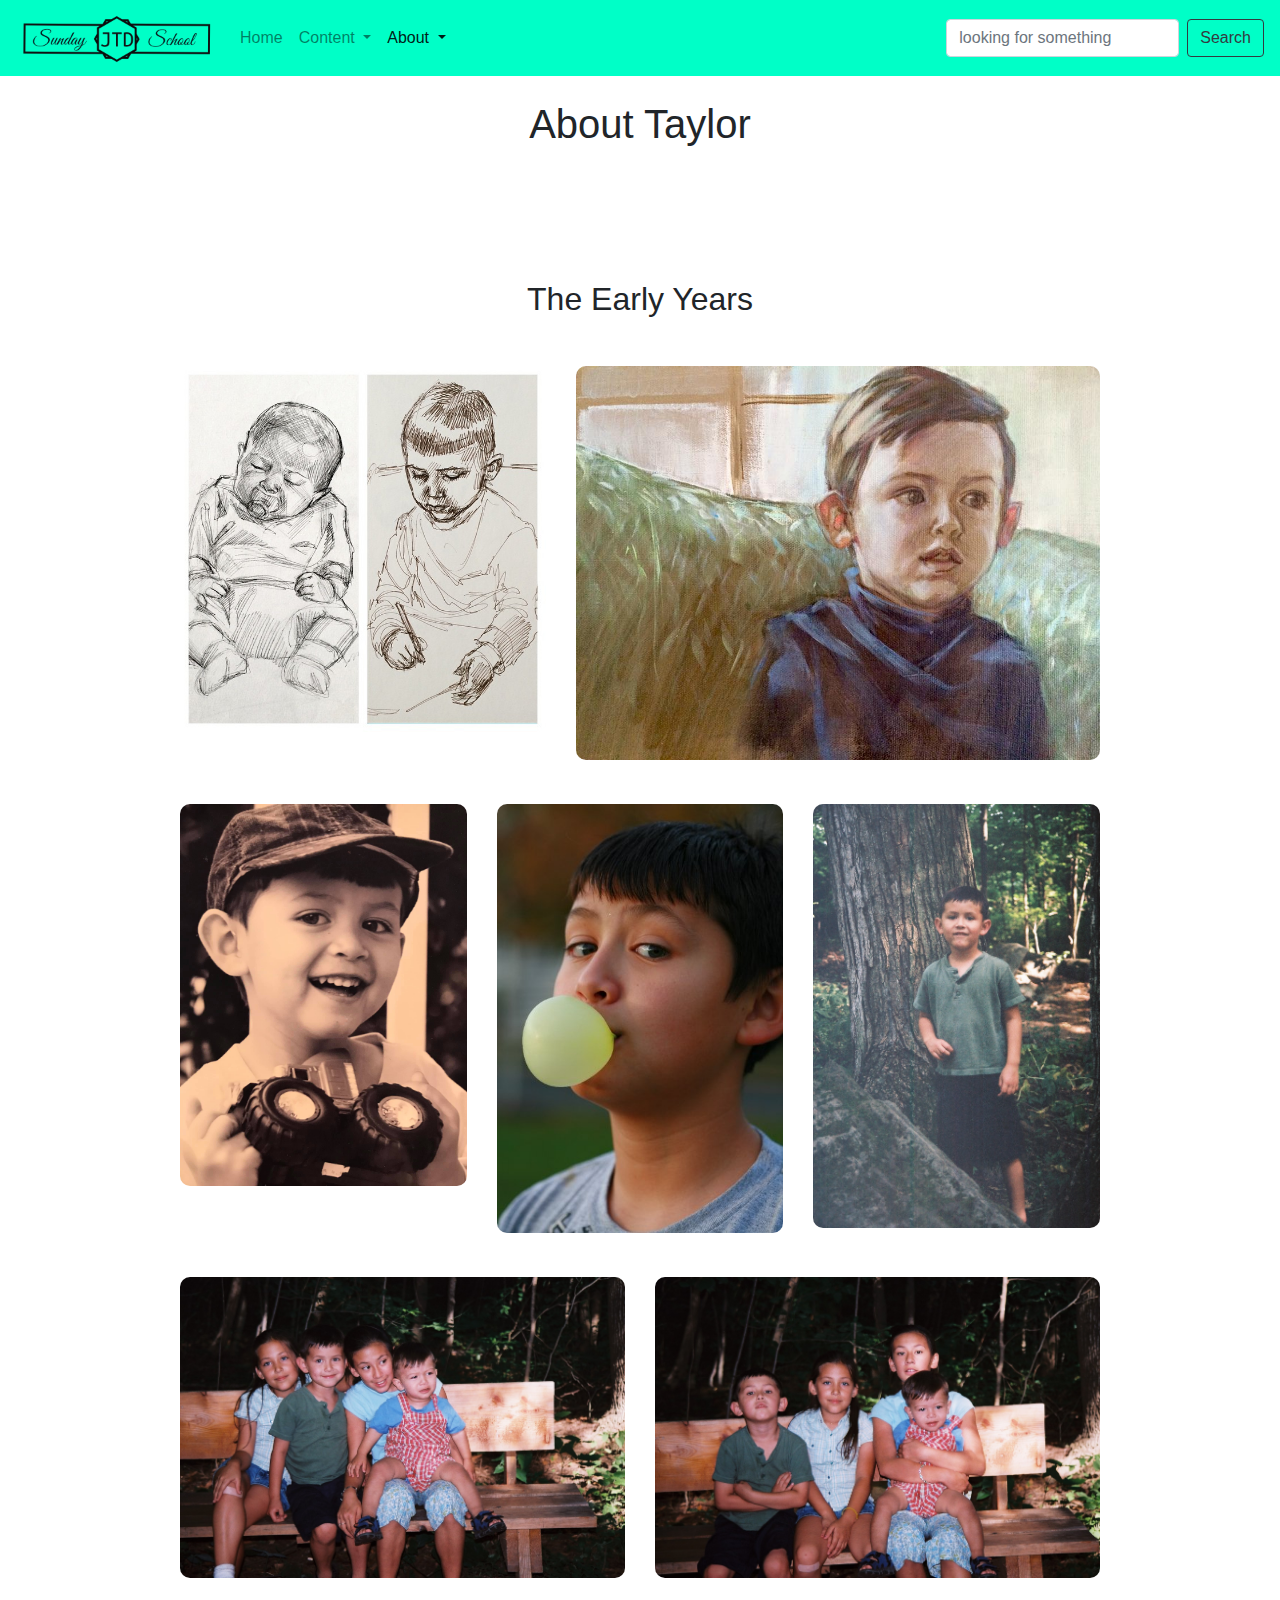
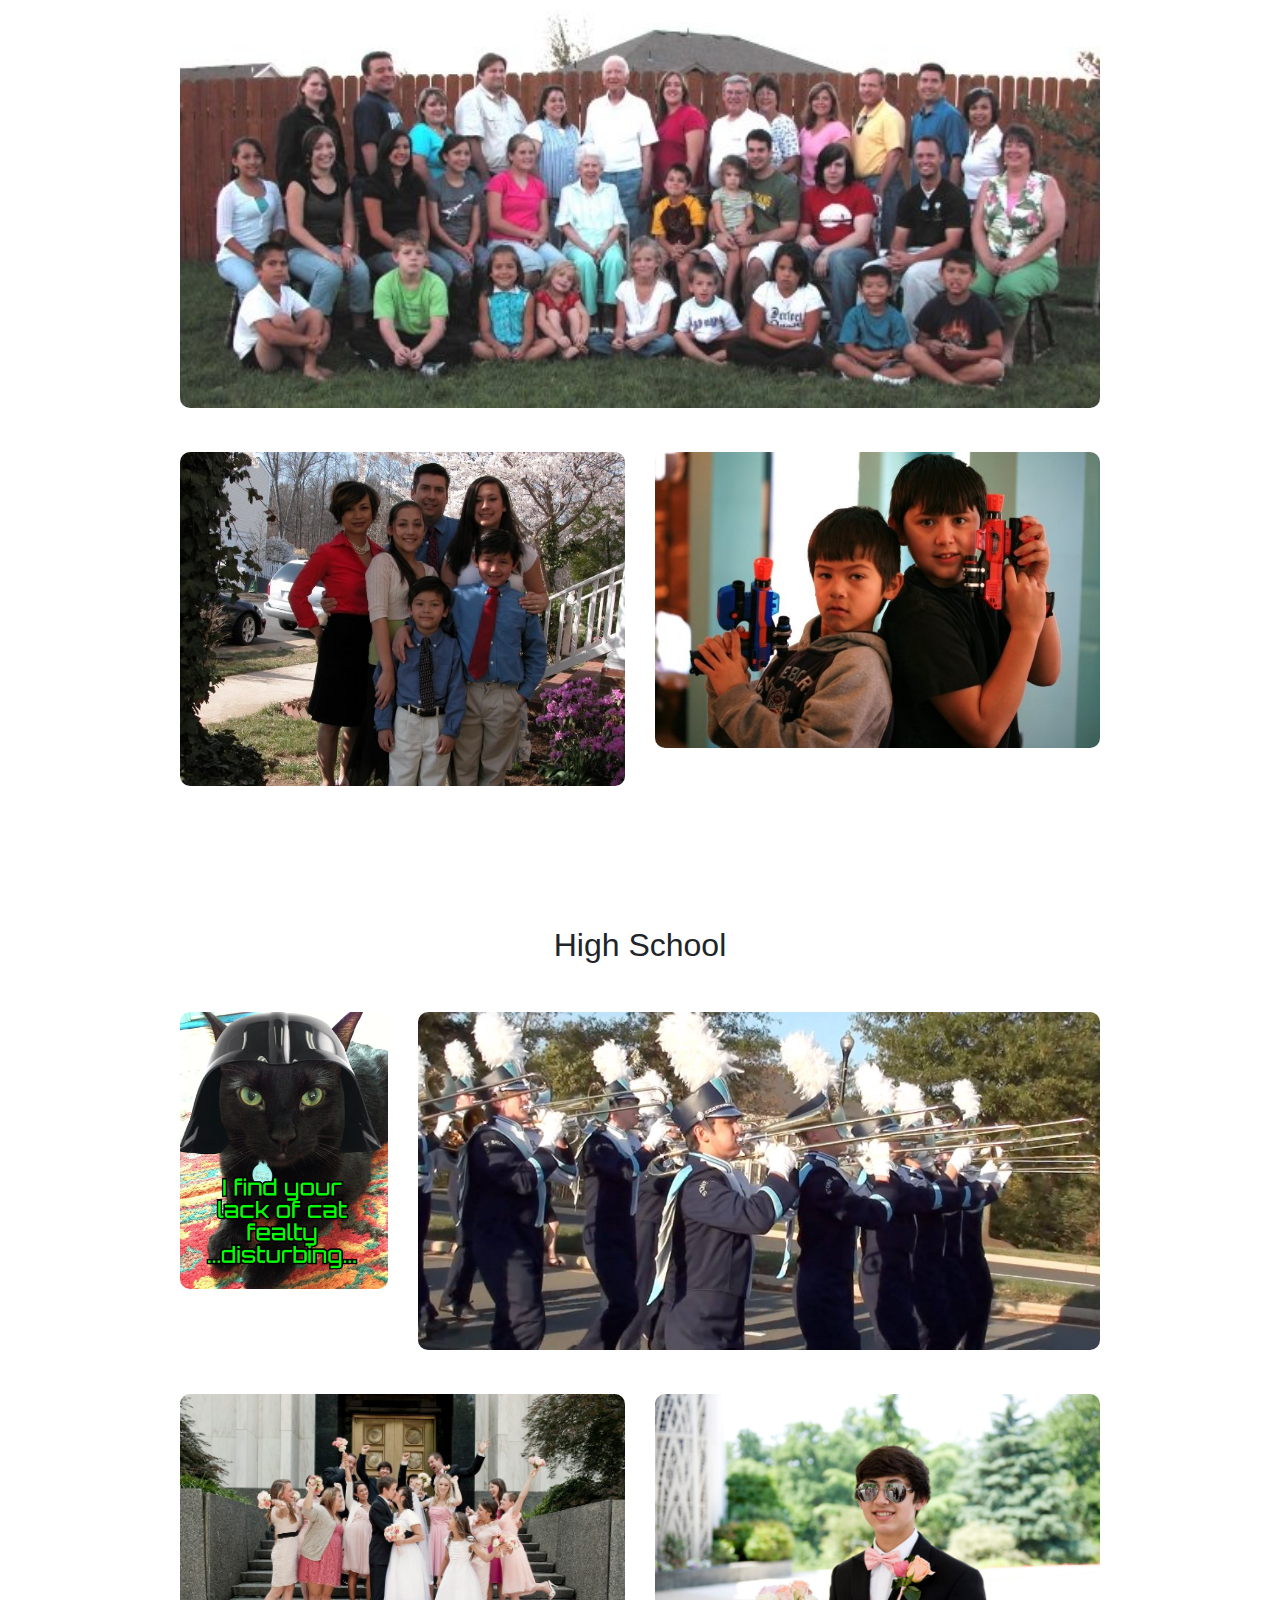
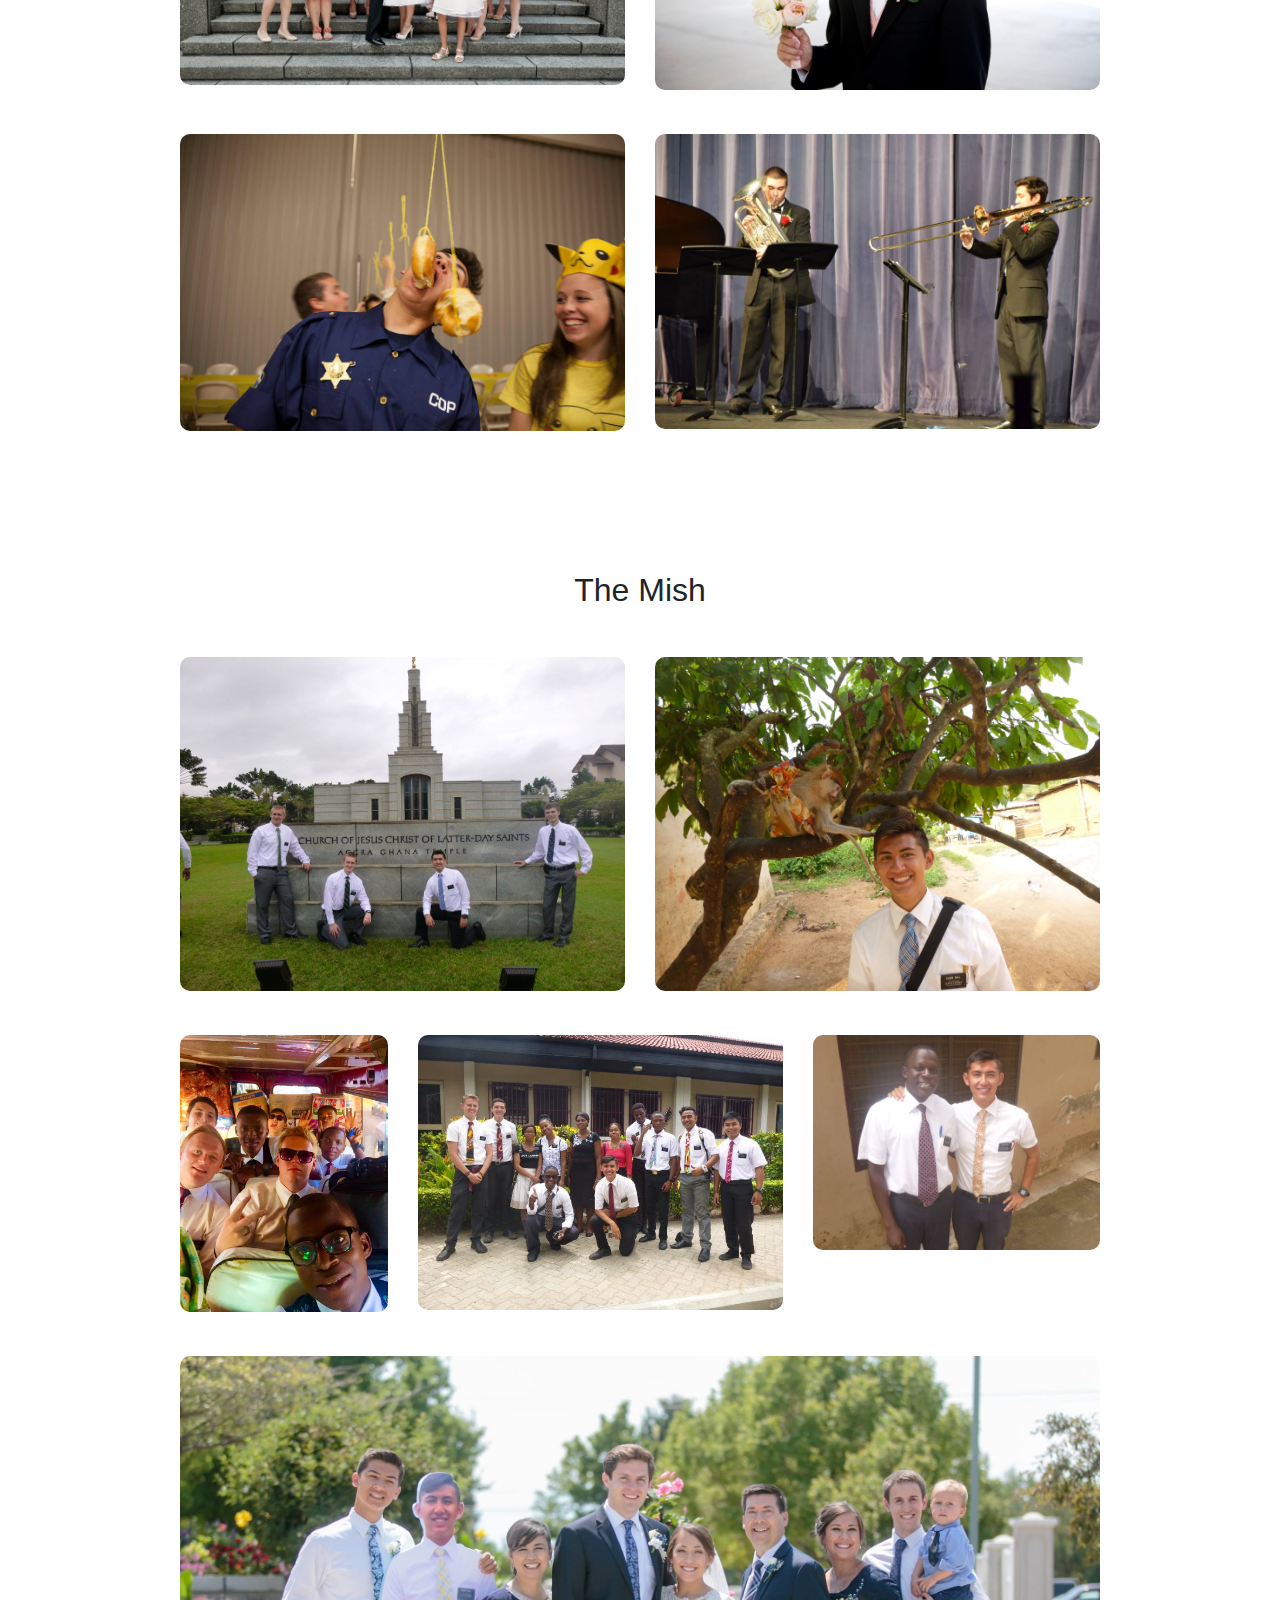
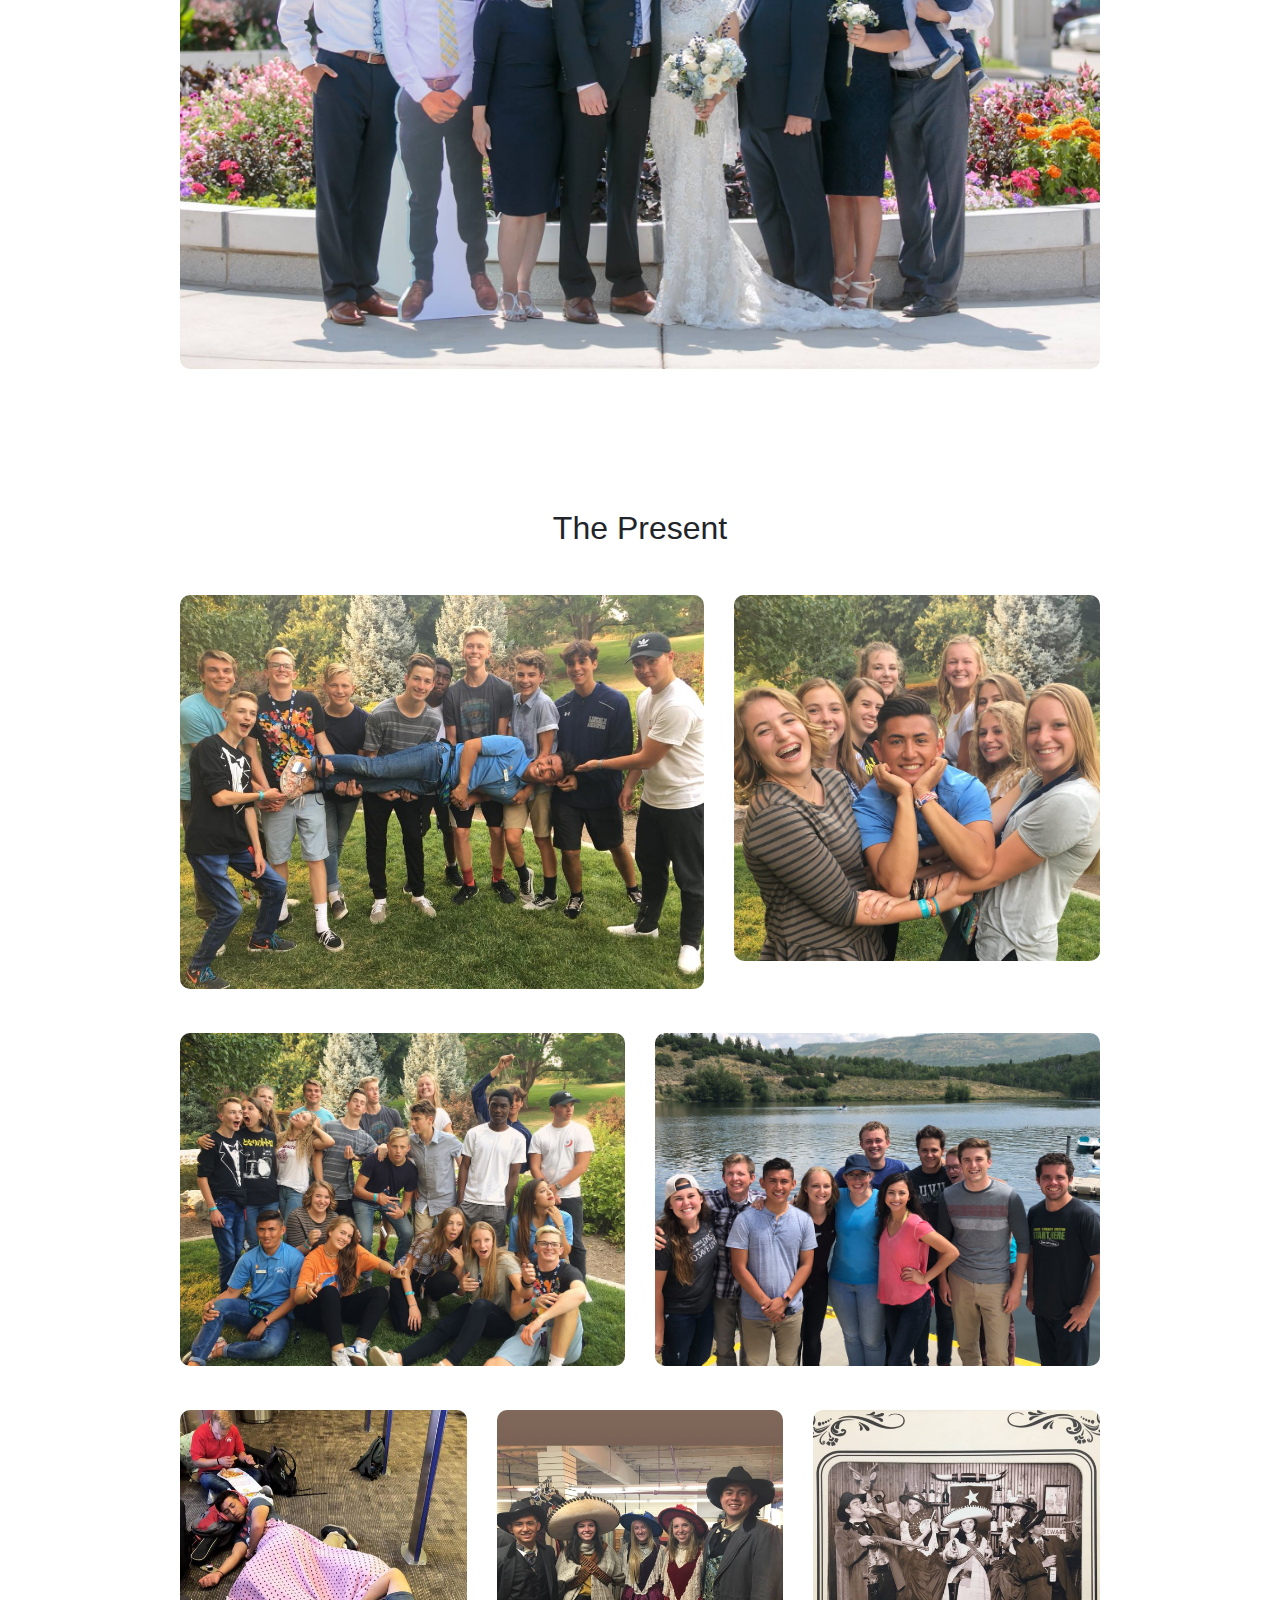
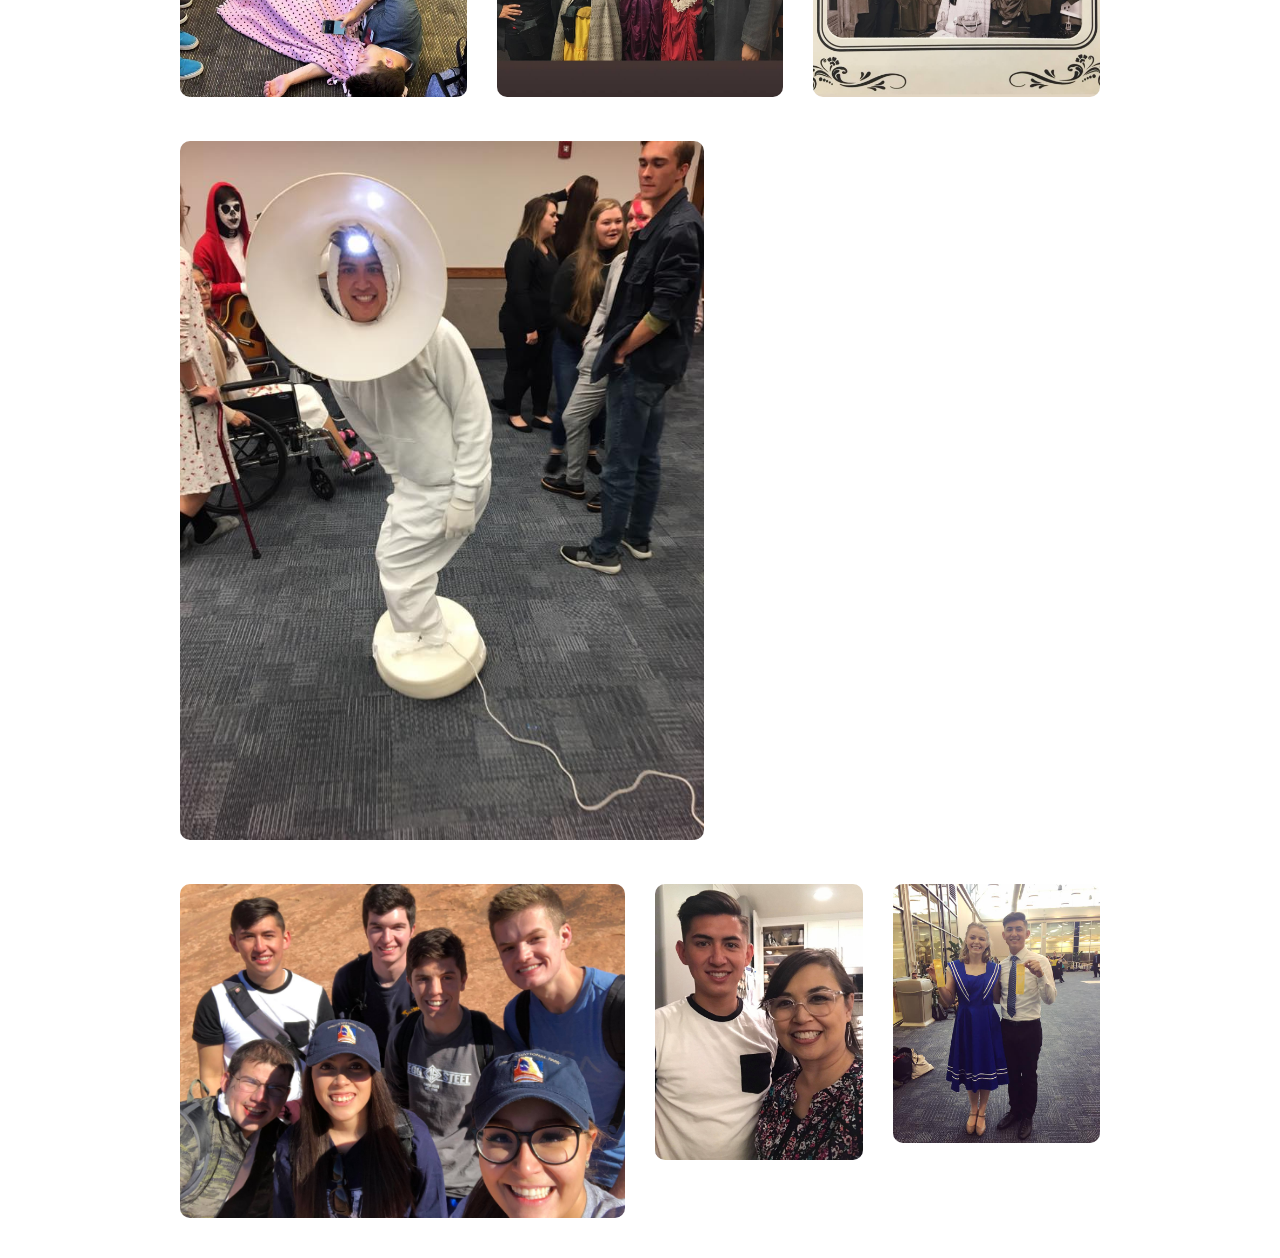
==== about/taylor.html @ dcd6e833 "created general website design, added About Taylor page" ====
<!DOCTYPE html>
<html>

<head>
  <title>Taylor's Sunday School</title>
  <link rel="stylesheet" type="text/css" href="../mystyle.css">
  <link rel="stylesheet" type="text/css" href="//netdna.bootstrapcdn.com/bootstrap/4.2.1/css/bootstrap.min.css">

  <link rel="stylesheet" href="https://stackpath.bootstrapcdn.com/bootstrap/4.2.1/css/bootstrap.min.css" integrity="sha384-GJzZqFGwb1QTTN6wy59ffF1BuGJpLSa9DkKMp0DgiMDm4iYMj70gZWKYbI706tWS" crossorigin="anonymous">
  <script src="https://stackpath.bootstrapcdn.com/bootstrap/4.2.1/js/bootstrap.min.js" integrity="sha384-B0UglyR+jN6CkvvICOB2joaf5I4l3gm9GU6Hc1og6Ls7i6U/mkkaduKaBhlAXv9k" crossorigin="anonymous"></script>
  <!-- Optional theme -->

  <script src="//ajax.googleapis.com/ajax/libs/jquery/1.11.0/jquery.min.js"></script>
  <script src="//netdna.bootstrapcdn.com/bootstrap/4.2.1/js/bootstrap.min.js"></script>

</head>

<body>
  <nav class="navbar navbar-expand-lg navbar-light" style="background-color: #00ffc7; color: #60b0f4">
    <a class="navbar-brand" href="#">
      <img src="../images/JTD_sunday_school_2.png" width="auto" height="50" alt="">
    </a>
    <button class="navbar-toggler" type="button" data-toggle="collapse" data-target="#navbarSupportedContent" aria-controls="navbarSupportedContent" aria-expanded="false" aria-label="Toggle navigation">
      <span class="navbar-toggler-icon"></span>
    </button>

    <div class="collapse navbar-collapse" id="navbarSupportedContent">
      <ul class="navbar-nav mr-auto">
        <li class="nav-item ">
          <a class="nav-link" href="../index.html">Home<span class="sr-only">(current)</span></a>
        </li>
        <!--<li class="nav-item">
        <a class="nav-link" href="#">Link</a>
      </li>
    -->
    <li class="nav-item dropdown">
      <a class="nav-link dropdown-toggle" href="#" id="navbarDropdown" role="button" data-toggle="dropdown" aria-haspopup="true" aria-expanded="false">
        Content
      </a>
      <div class="dropdown-menu" aria-labelledby="navbarDropdown">
        <a class="dropdown-item" href="../content/feb_3_2019.html">February 3, 2019</a>
        <!--<div class="dropdown-divider"></div>-->
      </div>
    </li>
    <li class="nav-item dropdown active">
      <a class="nav-link dropdown-toggle" href="#" id="navbarDropdown" role="button" data-toggle="dropdown" aria-haspopup="true" aria-expanded="false">
        About
      </a>
      <div class="dropdown-menu" aria-labelledby="navbarDropdown">
        <a class="dropdown-item" href="taylor.html">Taylor</a>
        <!--<div class="dropdown-divider"></div>-->
      </div>
    </li>
  </ul>
  <form class="form-inline my-2 my-lg-0">
    <input class="form-control mr-sm-2" type="search" placeholder="looking for something" aria-label="Search">
    <button class="btn btn-outline-dark my-2 my-sm-0" type="submit">Search</button>
  </form>
</div>
</nav>
<br>
<h1>About Taylor</h1>
<br>
<h2>The Early Years</h2>

<div class="g">

  <div class="row">

    <div class="cust col-sm-5" style="text-align: center">
      <img class="port" src="taylor_images/EY_sketch.jpg" alt="" width="100%">
    </div>

    <div class="cust col-sm-7" style="text-align: center">
      <img class="port" src="taylor_images/EY_tay_painting.jpg" alt="" width="100%">
    </div>


  </div>
  <br>
  <div class="row">

    <div class="cust col-sm-4" style="text-align: center">
      <img class="port" src="taylor_images/EY_tay_portrait.jpg" alt="" width="100%">
    </div>

    <div class="cust col-sm-4" style="text-align: center">
      <img class="port" src="taylor_images/EY_gum.jpg" alt="" width="100%">
    </div>

    <div class="cust col-sm-4" style="text-align: center">
      <img class="port" src="taylor_images/EY_camping.jpg" alt="" width="100%">

    </div>
  </div>
  <br>
  <div class="row">

    <div class="cust col-sm-6" style="text-align: center">
      <img class="port" src="taylor_images/EY_sibs.jpg" alt="" width="100%">
    </div>

    <div class="cust col-sm-6" style="text-align: center">
      <img class="port" src="taylor_images/EY_sibs_2.jpg" alt="" width="100%">
    </div>

  </div>
  <div class="row">

    <div class="cust col-sm-12" style="text-align: center">
      <img class="port" src="taylor_images/EY_extended_fam.jpg" alt="" width="100%">
    </div>

  </div>
  <br>
  <div class="row">

    <div class="cust col-sm-6" style="text-align: center">
      <img class="port" src="taylor_images/EY_fam.jpg" alt="" width="100%">
    </div>

    <div class="cust col-sm-6" style="text-align: center">
      <img class="port" src="taylor_images/EY_bros_with_guns.jpg" alt="" width="100%">
    </div>

  </div>
</div>

<h2>High School</h2>

<div class="g">
  <div class="row">

    <div class="cust col-sm-3" style="text-align: center">
      <img class="port" src="taylor_images/HS_momo_vader.jpg" alt="" width="100%">
    </div>

    <div class="cust col-sm-9" style="text-align: center">
      <img class="port" src="taylor_images/HS_marching_band.jpg" alt="" width="100%">
    </div>

  </div>
  <br>
  <div class="row">

    <div class="cust col-sm-6" style="text-align: center">
      <img class="port" src="taylor_images/HS_jess_wedding.jpg" alt="" width="100%">
    </div>

    <div class="cust col-sm-6" style="text-align: center">
      <img class="port" src="taylor_images/HS_aviators.jpg" alt="" width="100%">
    </div>

  </div>
  <br>
  <div class="row">

    <div class="cust col-sm-6" style="text-align: center">
      <img class="port" src="taylor_images/HS_halloween_doughnut.jpg" alt="" width="100%">
    </div>

    <div class="cust col-sm-6" style="text-align: center">
      <img class="port" src="taylor_images/HS_senior_perf.jpg" alt="" width="100%">
    </div>

  </div>
</div>

<h2>The Mish</h2>

<div class="g">

  <div class="row">

    <div class="cust col-sm-6" style="text-align: center">
      <img class="port" src="taylor_images/M_accra_temple.jpg" alt="" width="100%">
    </div>

    <div class="cust col-sm-6" style="text-align: center">
      <img class="port" src="taylor_images/M_monkey_encounter.jpg" alt="" width="100%">
    </div>

  </div>
  <br>
  <div class="row">

    <div class="cust col-sm-3" style="text-align: center">
      <img class="port" src="taylor_images/M_trotro.jpg" alt="" width="100%">
    </div>

    <div class="cust col-sm-5" style="text-align: center">
      <img class="port" src="taylor_images/M_odorkor_dist.jpg" alt="" width="100%">
    </div>

    <div class="cust col-sm-4" style="text-align: center">
      <img class="port" src="taylor_images/M_compa_eboku.jpg" alt="" width="100%">
    </div>

  </div>
  <br>
  <div class="row">

    <div class="cust col-sm-12" style="text-align: center">
      <img class="port" src="taylor_images/M_sis_wedding.jpg" alt="" width="100%">
    </div>

  </div>
</div>

<h2>The Present</h2>

<div class="g">

  <div class="row">

    <div class="cust col-sm-7" style="text-align: center">
      <img class="port" src="taylor_images/N_efy_carry_boys.jpg" alt="" width="100%">
    </div>

    <div class="cust col-sm-5" style="text-align: center">
      <img class="port" src="taylor_images/N_efy_carry_girls.jpg" alt="" width="100%">
    </div>

  </div>
<br>
  <div class="row">

    <div class="cust col-sm-6" style="text-align: center">
      <img class="port" src="taylor_images/N_efy.jpg" alt="" width="100%">
    </div>

    <div class="cust col-sm-6" style="text-align: center">
      <img class="port" src="taylor_images/N_efy_lake.jpg" alt="" width="100%">
    </div>

  </div>
  <br>
  <div class="row">

    <div class="cust col-sm-4" style="text-align: center">
      <img class="port" src="taylor_images/N_efy_airport.jpg" alt="" width="100%">
    </div>

    <div class="cust col-sm-4" style="text-align: center">
      <img class="port" src="taylor_images/N_efy_western.jpg" alt="" width="100%">
    </div>

    <div class="cust col-sm-4" style="text-align: center">
      <img class="port" src="taylor_images/N_efy_western_vintage.jpg" alt="" width="100%">
    </div>

  </div>
  <br>
  <div class="row">

    <div class="cust col-sm-7" style="text-align: center">
      <img class="port" src="taylor_images/N_pixar.jpg" alt="" width="100%">
    </div>

    <div class="cust col-sm-5" style="text-align: center">
      <img class="port" src="taylor_images/N_pixar_hop.gif" alt="" width="100%">
    </div>

  </div>
  <br>
  <div class="row">

    <div class="cust col-sm-6" style="text-align: center">
      <img class="port" src="taylor_images/N_arches.jpg" alt="" width="100%">
    </div>

    <div class="cust col-sm-3" style="text-align: center">
      <img class="port" src="taylor_images/N_with_mom.jpg" alt="" width="100%">
    </div>

    <div class="cust col-sm-3" style="text-align: center">
      <img class="port" src="taylor_images/N_dancesport.jpg" alt="" width="100%">
    </div>

  </div>
</div>
</div>


</body>
</html>
---- mystyle.css ----
body {
  color: #212529;
}

.main {
  text-align: center;
  font-family: Verdana, Geneva, sans-serif;
  color: #212529;
}

.g{
  padding: 20px 60px 20px 60px;
}

.row {
  padding-bottom: 20px;
  padding-left: 120px;
  padding-right: 120px;
}

img.port {
  border-radius: 10px;
}

i {
  font-size: 80px;
}

h1 {
  size: 50px;
  text-align: center;

}

h2 {
  text-align: center;
  padding-bottom: 20px;
  padding-top: 100px;
}

.revs {
  padding-top: 30px;
  margin: 50px;
  font-size: 40px;
}

.ab {
  font-size: 20px;
  text-align: left;
  margin: 50px;
}
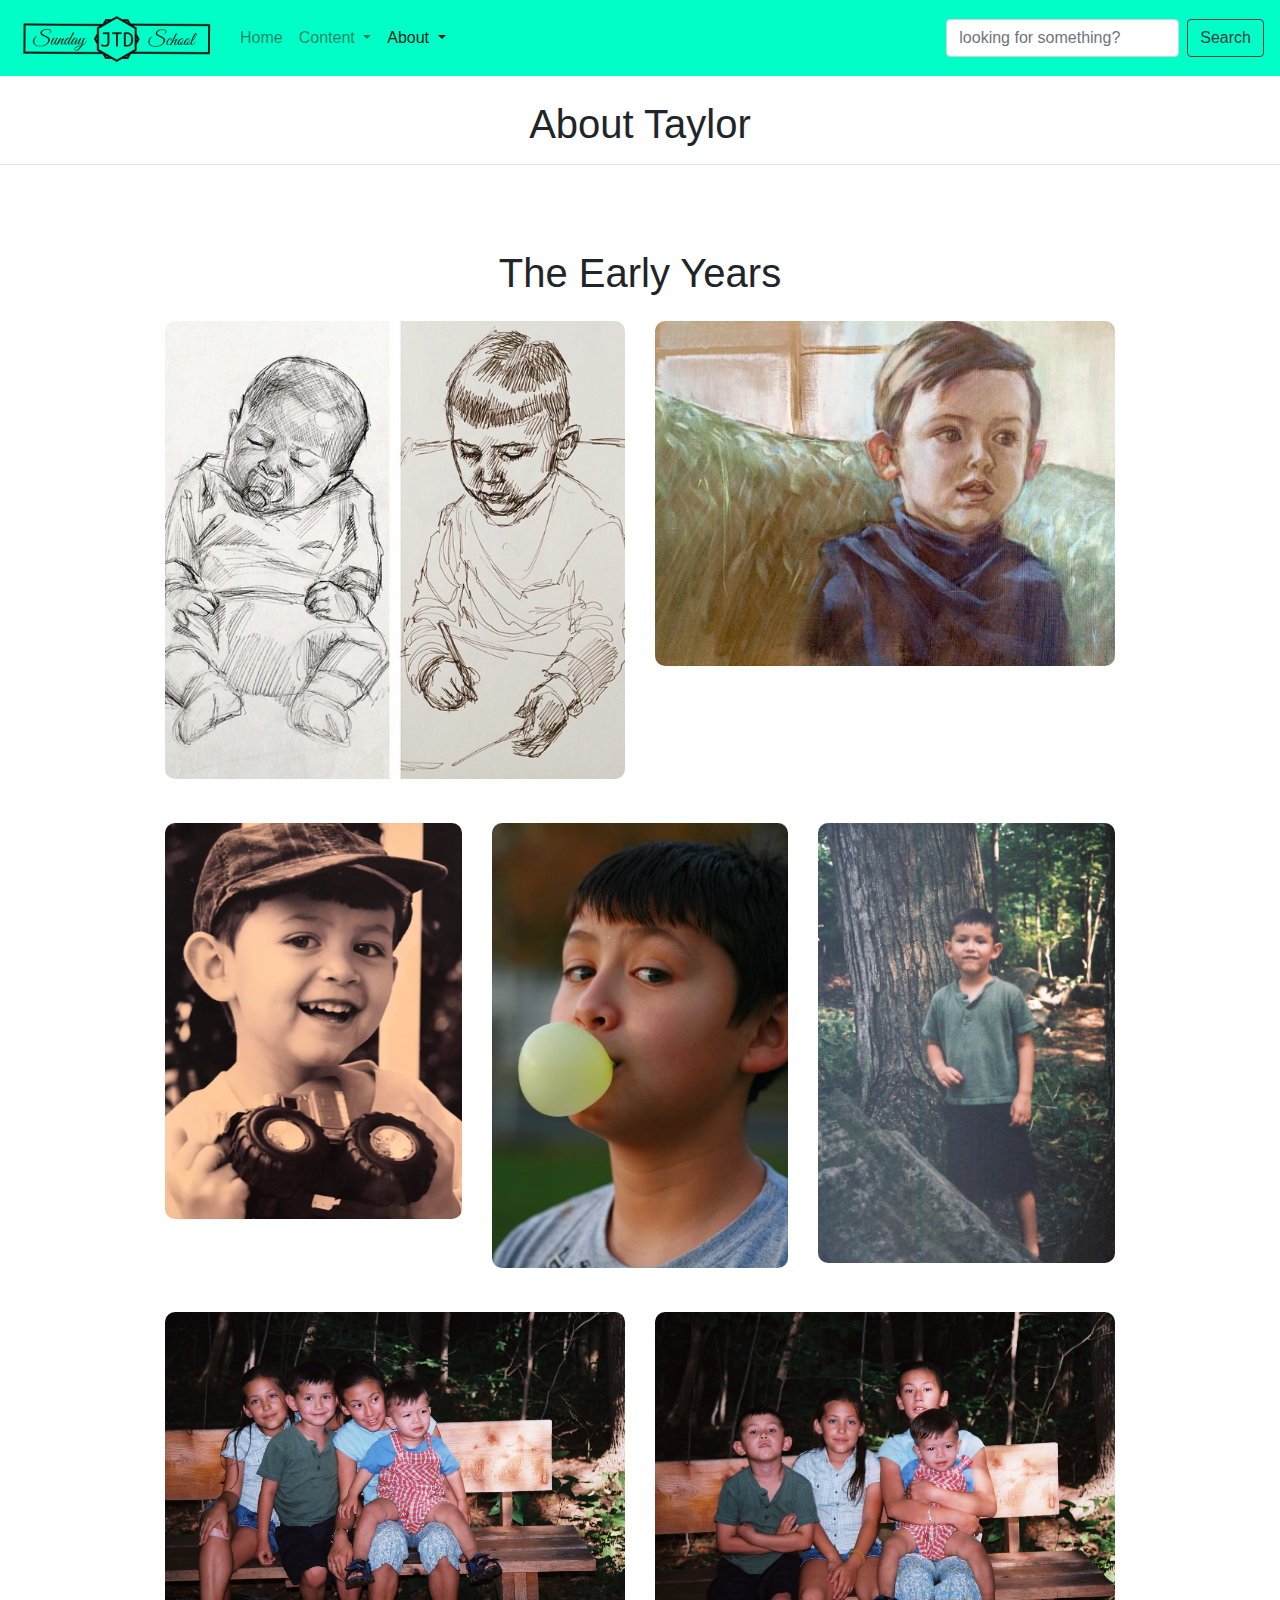
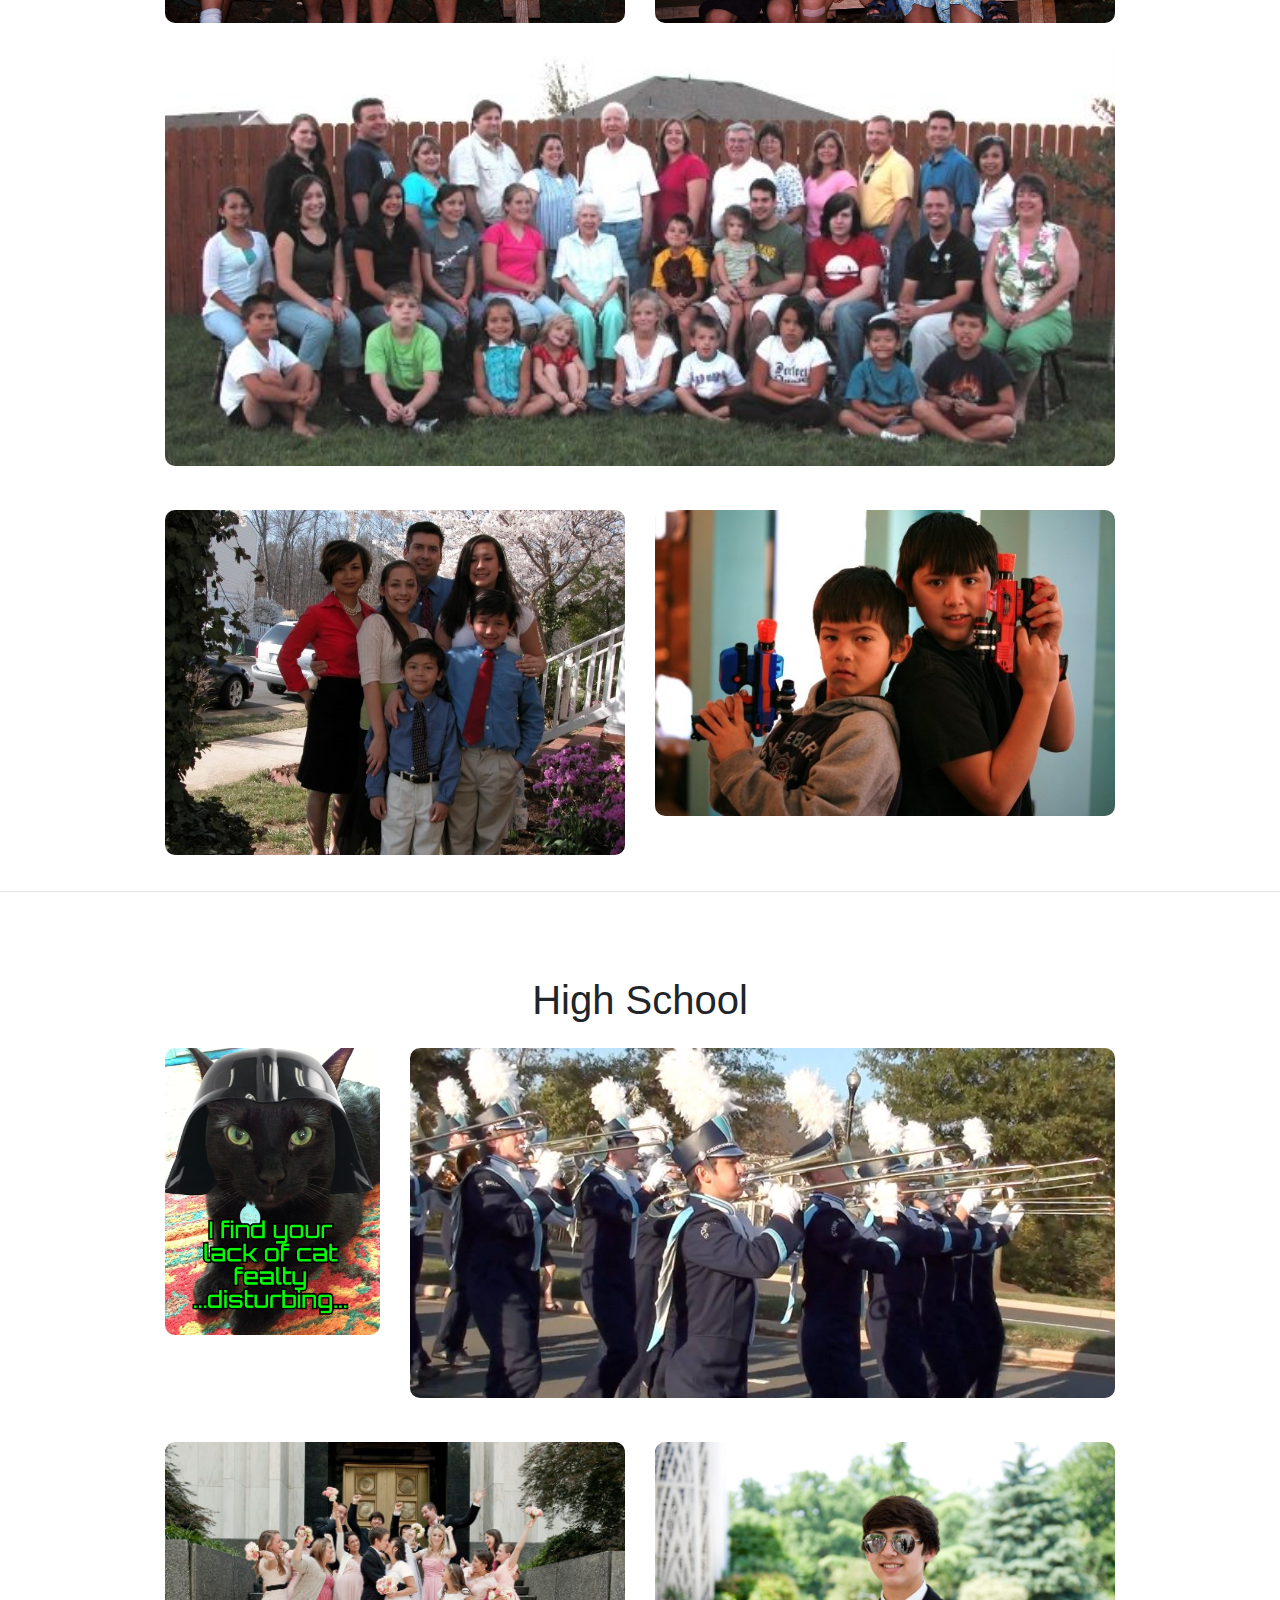
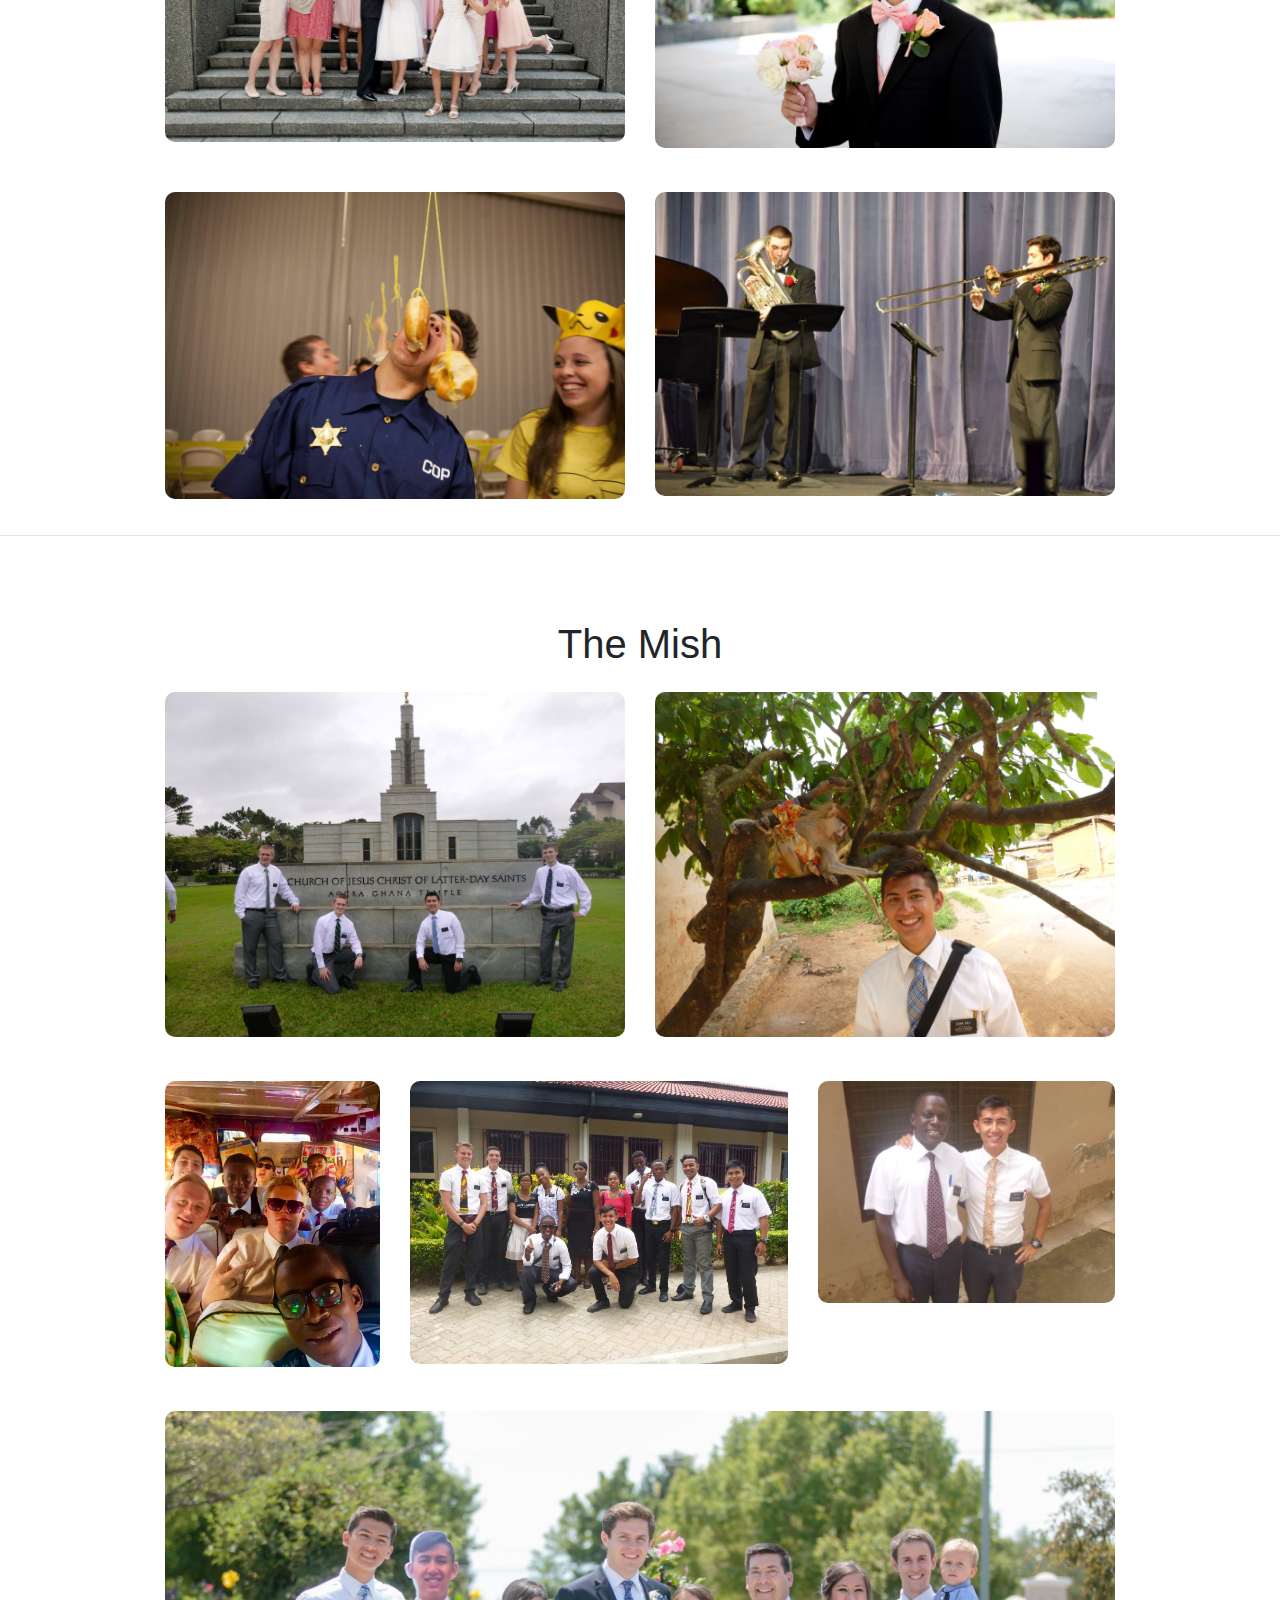
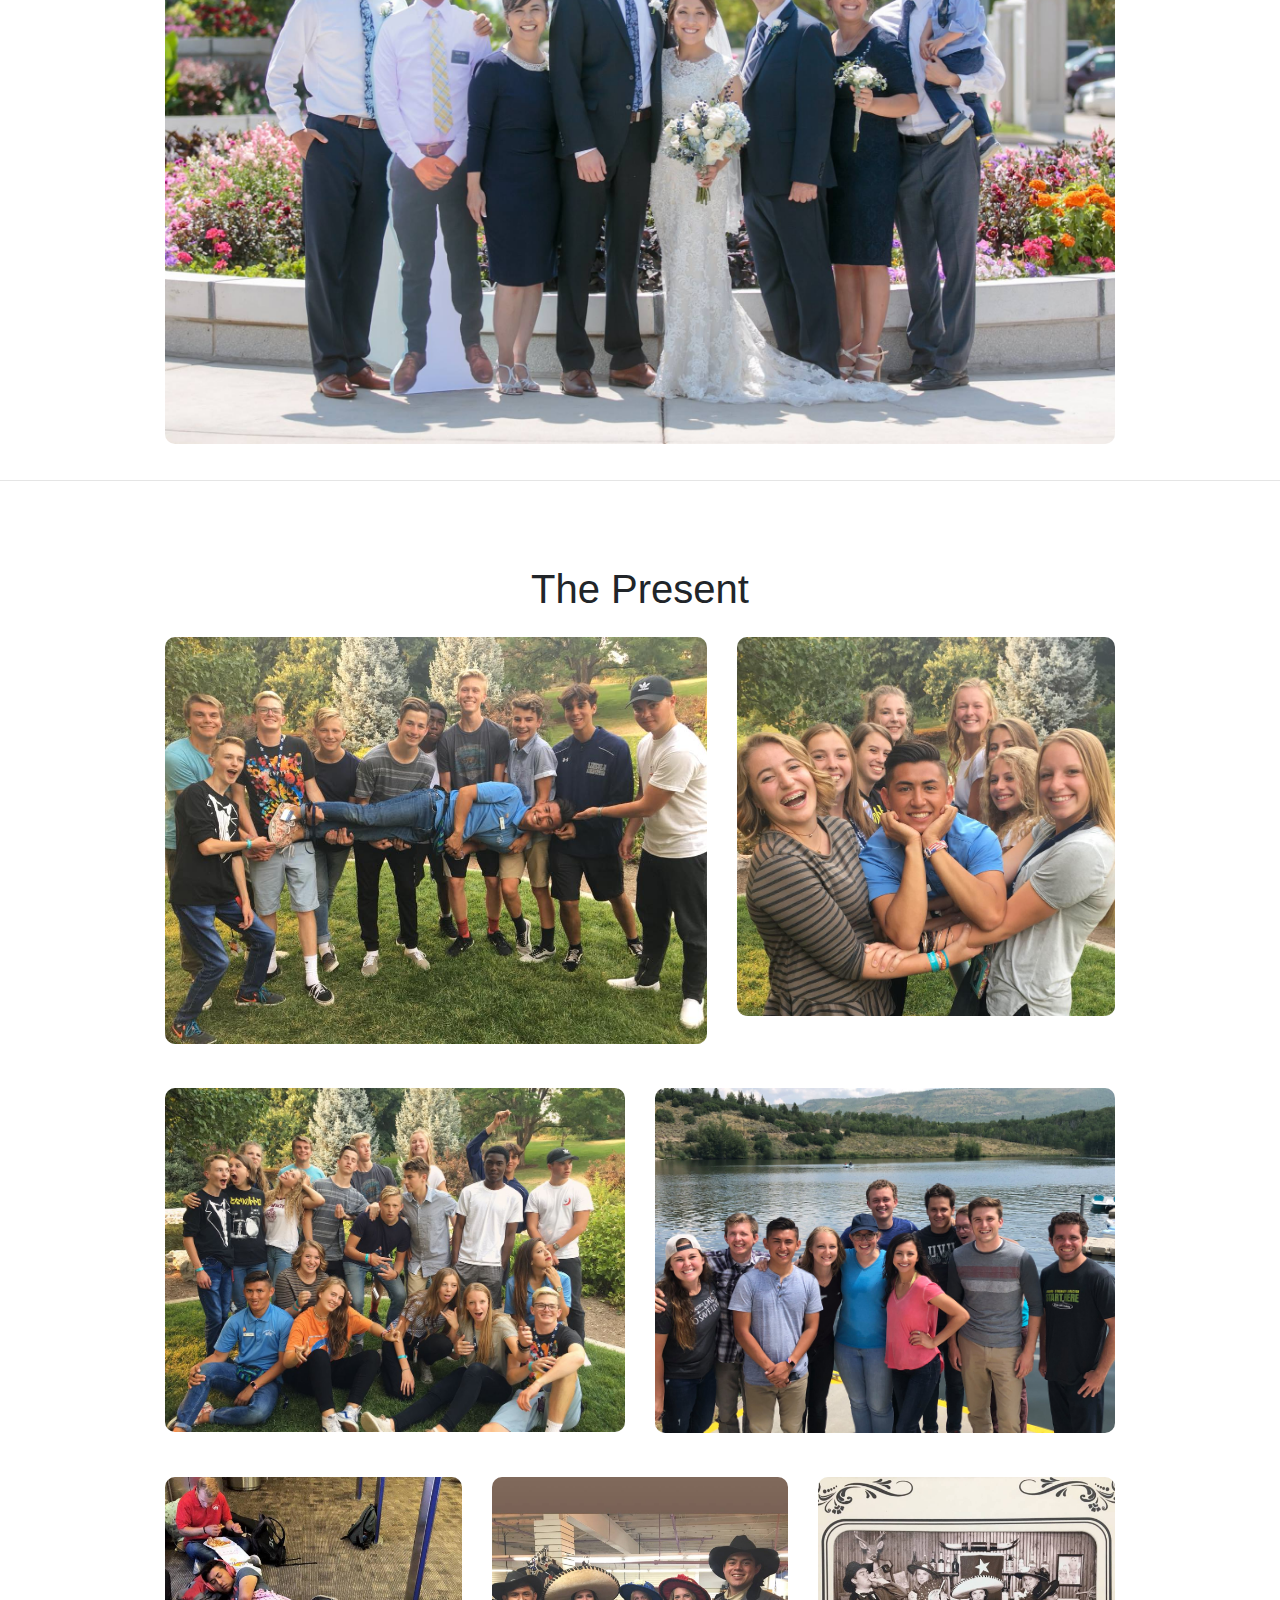
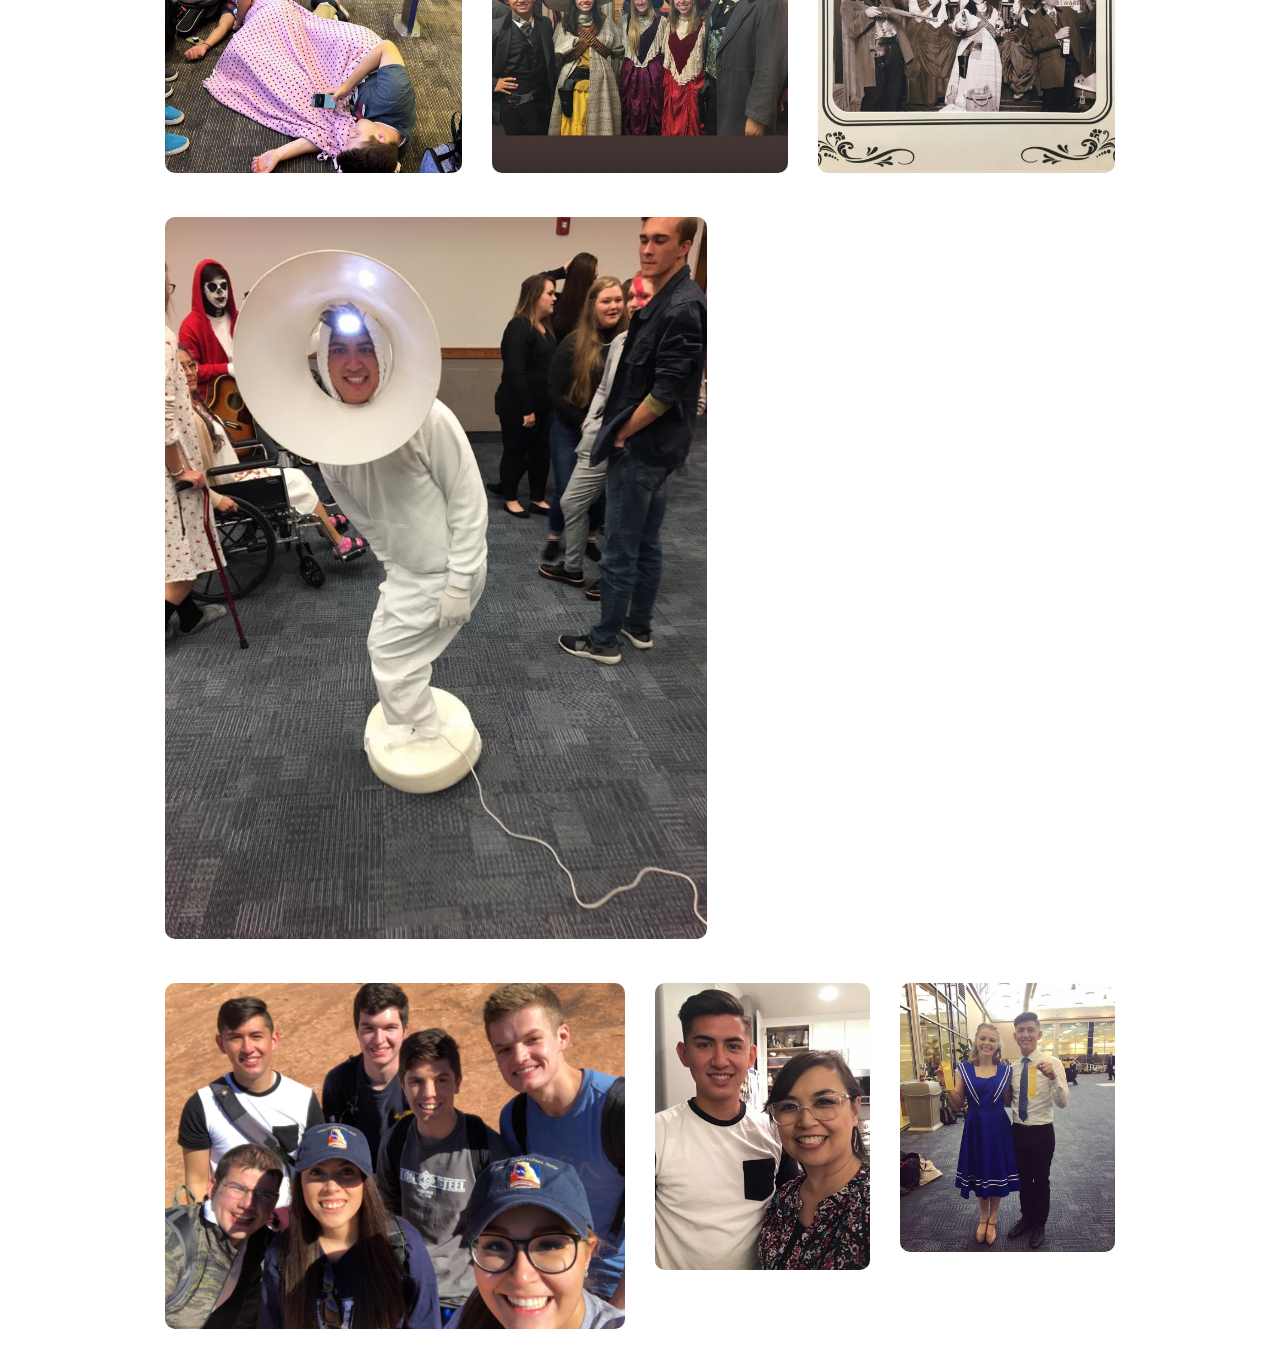
==== commit 4def8ada: "added content feb_3_2019 for lesson, added containers" ====
--- a/about/taylor.html
+++ b/about/taylor.html
@@ -16,7 +16,7 @@
 </head>
 
 <body>
-  <nav class="navbar navbar-expand-lg navbar-light" style="background-color: #00ffc7; color: #60b0f4">
+  <nav class="navbar fixed-top navbar-expand-lg navbar-light" style="background-color: #00ffc7; color: #60b0f4">
     <a class="navbar-brand" href="#">
       <img src="../images/JTD_sunday_school_2.png" width="auto" height="50" alt="">
     </a>
@@ -53,25 +53,32 @@
     </li>
   </ul>
   <form class="form-inline my-2 my-lg-0">
-    <input class="form-control mr-sm-2" type="search" placeholder="looking for something" aria-label="Search">
+    <input class="form-control mr-sm-2" type="search" placeholder="looking for something?" aria-label="Search">
     <button class="btn btn-outline-dark my-2 my-sm-0" type="submit">Search</button>
   </form>
 </div>
 </nav>
-<br>
+
+<div class="top_adjust">
+
+</div>
 <h1>About Taylor</h1>
-<br>
-<h2>The Early Years</h2>
-
-<div class="g">
-
-  <div class="row">
-
-    <div class="cust col-sm-5" style="text-align: center">
+<hr>
+
+<div class="title">
+  <h1>The Early Years</h1>
+</div>
+
+
+<div class="container">
+
+  <div class="row">
+
+    <div class="col-md-6" style="text-align: center">
       <img class="port" src="taylor_images/EY_sketch.jpg" alt="" width="100%">
     </div>
 
-    <div class="cust col-sm-7" style="text-align: center">
+    <div class="col-md-6" style="text-align: center">
       <img class="port" src="taylor_images/EY_tay_painting.jpg" alt="" width="100%">
     </div>
 
@@ -125,10 +132,12 @@
 
   </div>
 </div>
-
-<h2>High School</h2>
-
-<div class="g">
+<hr>
+<div class="title">
+  <h1>High School</h1>
+</div>
+
+<div class="container">
   <div class="row">
 
     <div class="cust col-sm-3" style="text-align: center">
@@ -165,10 +174,12 @@
 
   </div>
 </div>
-
-<h2>The Mish</h2>
-
-<div class="g">
+<hr>
+<div class="title">
+  <h1>The Mish</h1>
+</div>
+
+<div class="container">
 
   <div class="row">
 
@@ -206,10 +217,12 @@
 
   </div>
 </div>
-
-<h2>The Present</h2>
-
-<div class="g">
+<hr>
+<div class="title">
+  <h1>The Present</h1>
+</div>
+
+<div class="container">
 
   <div class="row">
 
@@ -222,7 +235,7 @@
     </div>
 
   </div>
-<br>
+  <br>
   <div class="row">
 
     <div class="cust col-sm-6" style="text-align: center">
@@ -279,7 +292,6 @@
 
   </div>
 </div>
-</div>
 
 
 </body>
--- a/mystyle.css
+++ b/mystyle.css
@@ -9,14 +9,14 @@
   color: #212529;
 }
 
-.g{
-  padding: 20px 60px 20px 60px;
+.top_adjust {
+  padding: 2.5em;
 }
 
 .row {
   padding-bottom: 20px;
-  padding-left: 120px;
-  padding-right: 120px;
+  padding-left: 80px;
+  padding-right: 80px;
 }
 
 img.port {
@@ -28,15 +28,18 @@
 }
 
 h1 {
-  size: 50px;
+  padding-bottom: 0em;
+  padding-top: .5em;
+  font-size: 5em;
   text-align: center;
 
 }
 
 h2 {
   text-align: center;
-  padding-bottom: 20px;
-  padding-top: 100px;
+  padding-bottom: 1em;
+  padding-top: 2em;
+  font-size: 4em;
 }
 
 .revs {
@@ -47,6 +50,39 @@
 
 .ab {
   font-size: 20px;
-  text-align: left;
+  text-align: lem;
   margin: 50px;
 }
+
+p {
+  word-wrap: normal;
+  font-size: 1.5em;
+  margin: inherit;
+}
+
+hr {
+  padding-bottom: 2em;
+}
+
+.segment {
+  padding: 10em;
+}
+
+.title {
+  padding: 1em;
+}
+
+// Extra small devices (portrait phones, less than 576px)
+@media (max-width: 575.98px) { ... }
+
+// Small devices (landscape phones, 576px and up)
+@media (min-width: 576px) and (max-width: 767.98px) { ... }
+
+// Medium devices (tablets, 768px and up)
+@media (min-width: 768px) and (max-width: 991.98px) { ... }
+
+// Large devices (desktops, 992px and up)
+@media (min-width: 992px) and (max-width: 1199.98px) { ... }
+
+// Extra large devices (large desktops, 1200px and up)
+@media (min-width: 1200px) { ... }
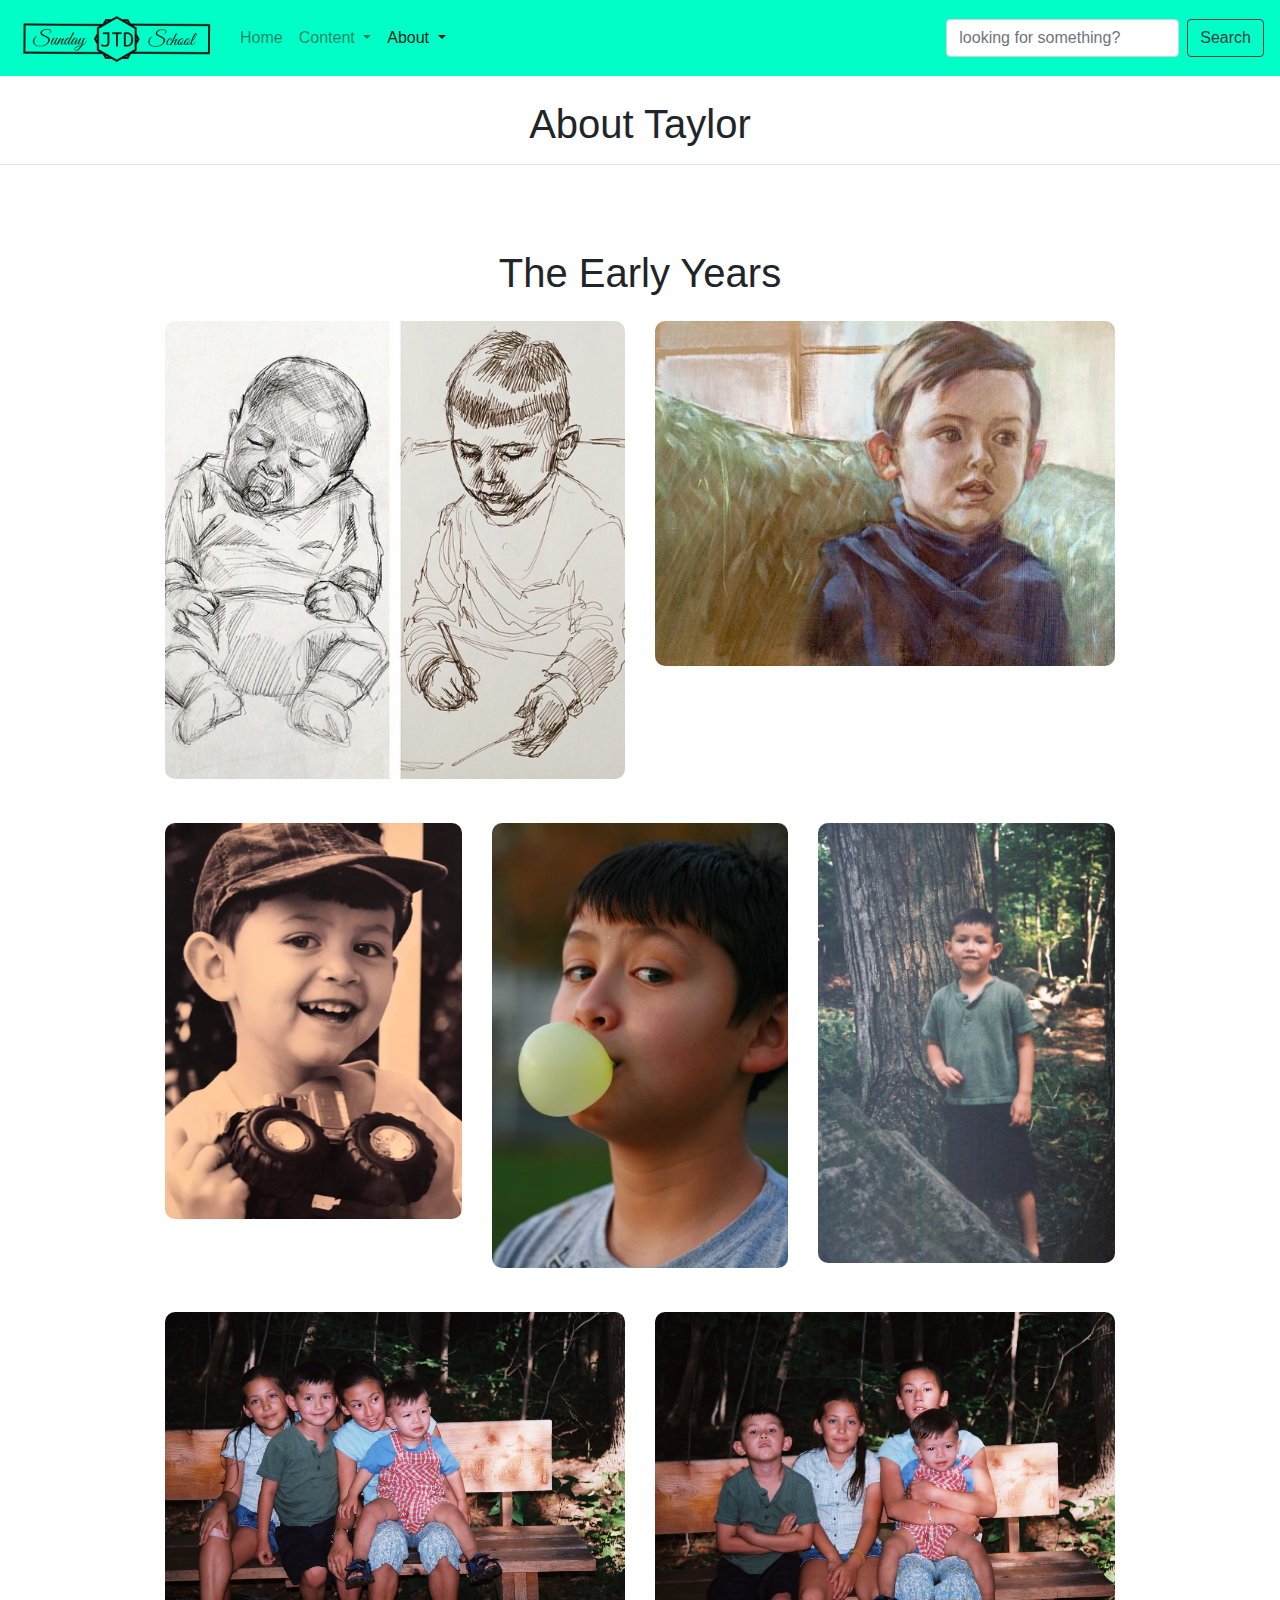
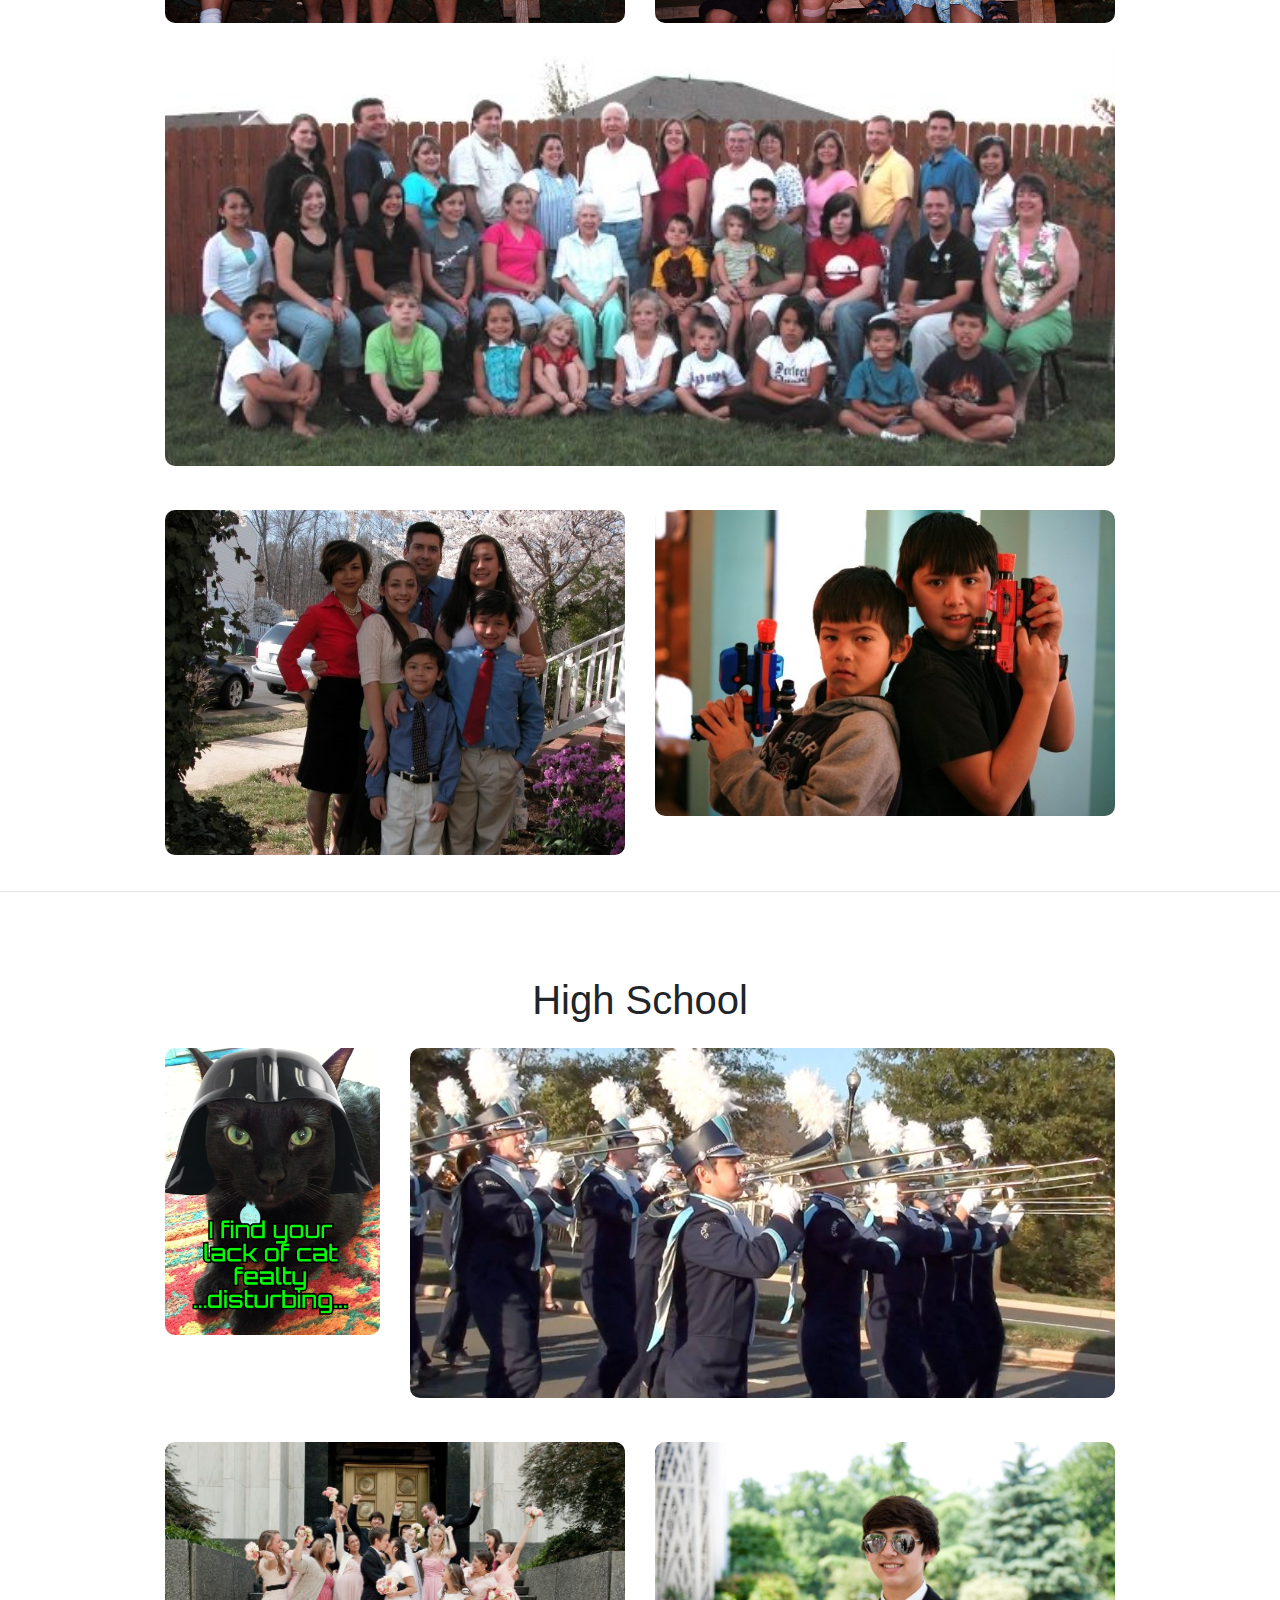
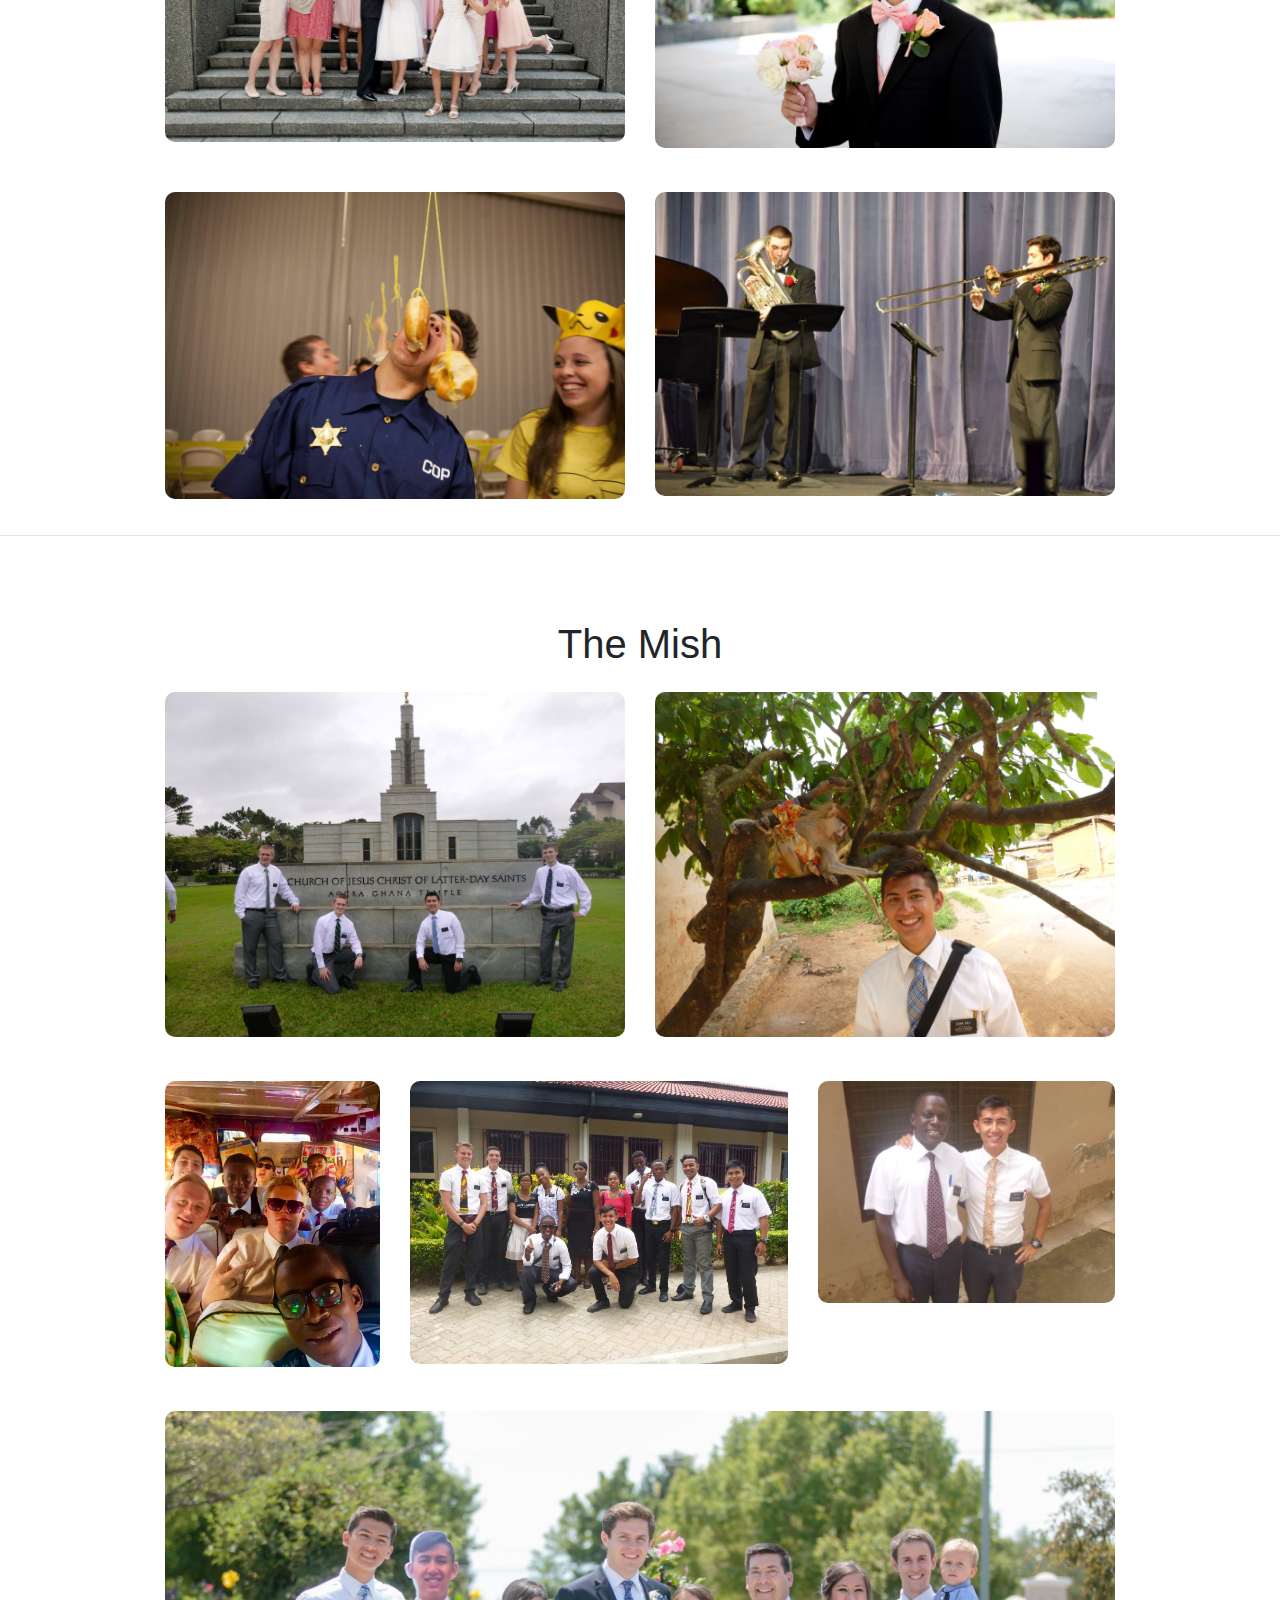
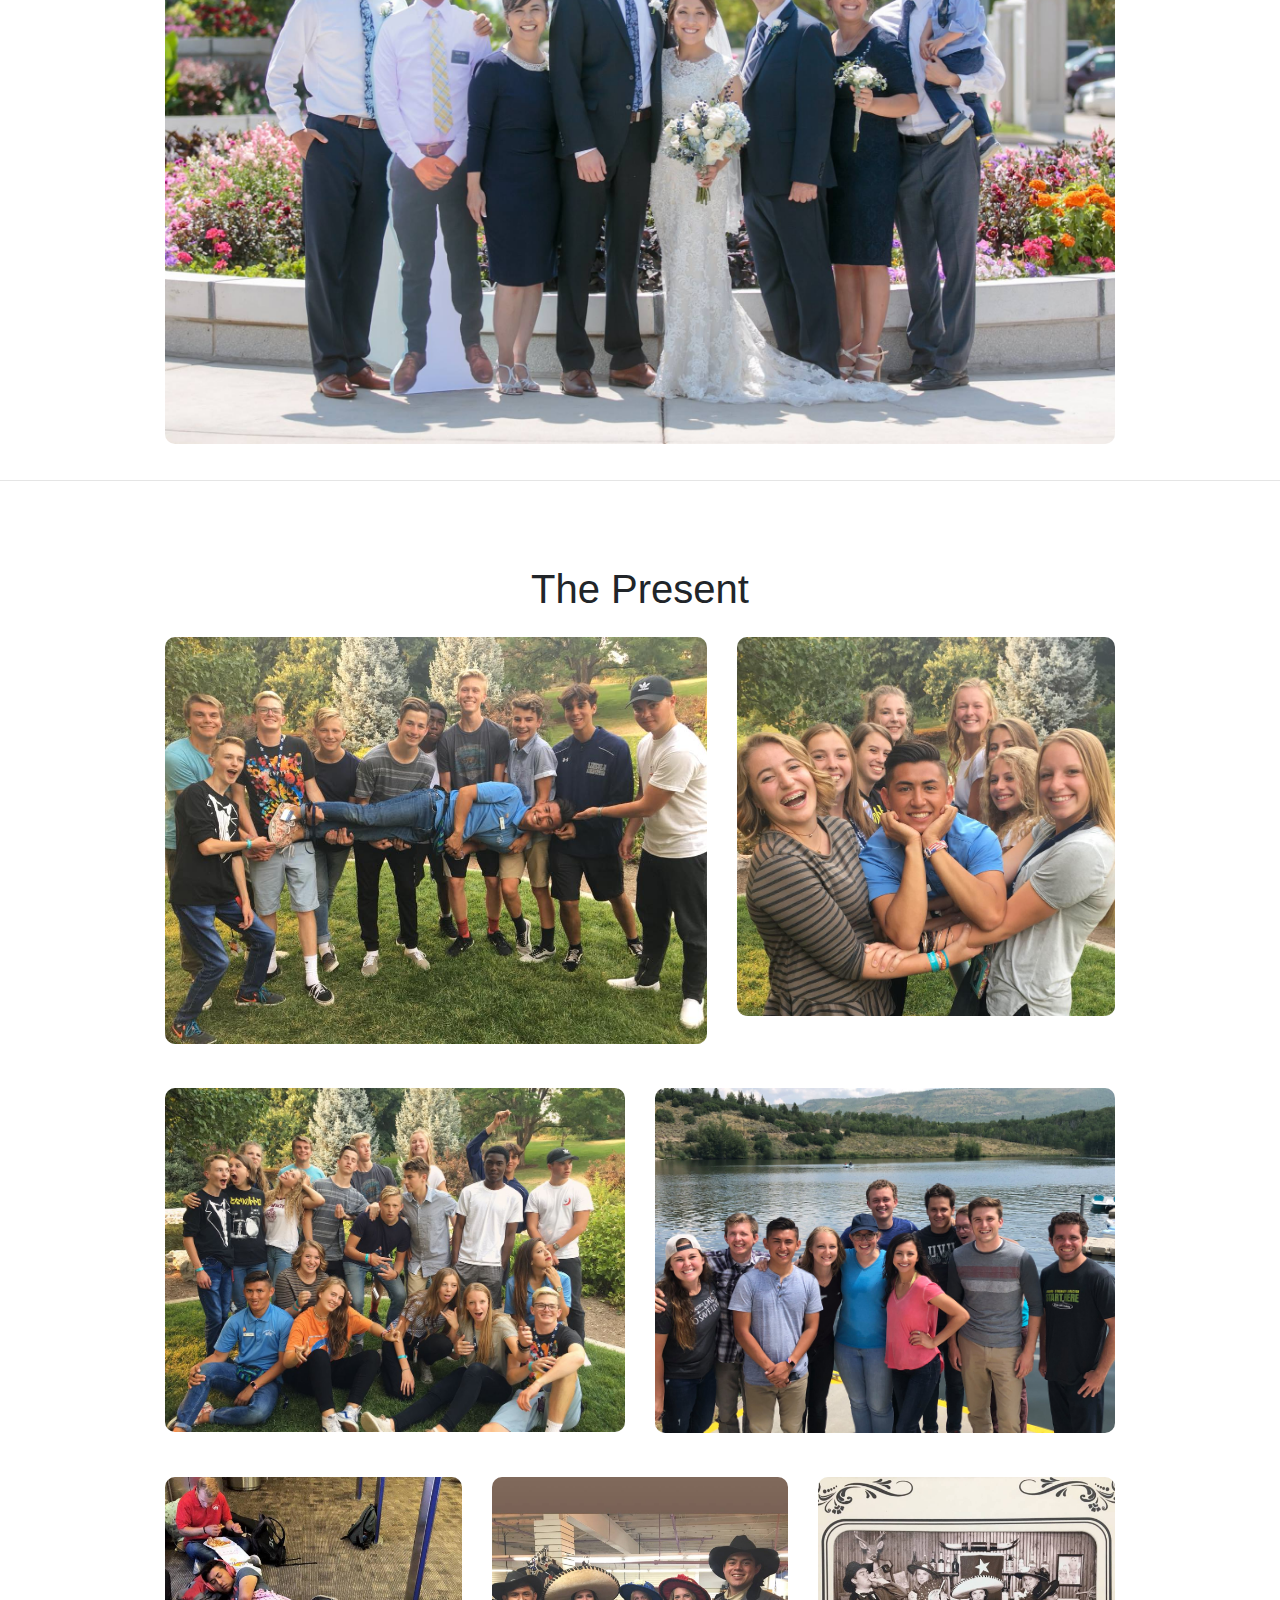
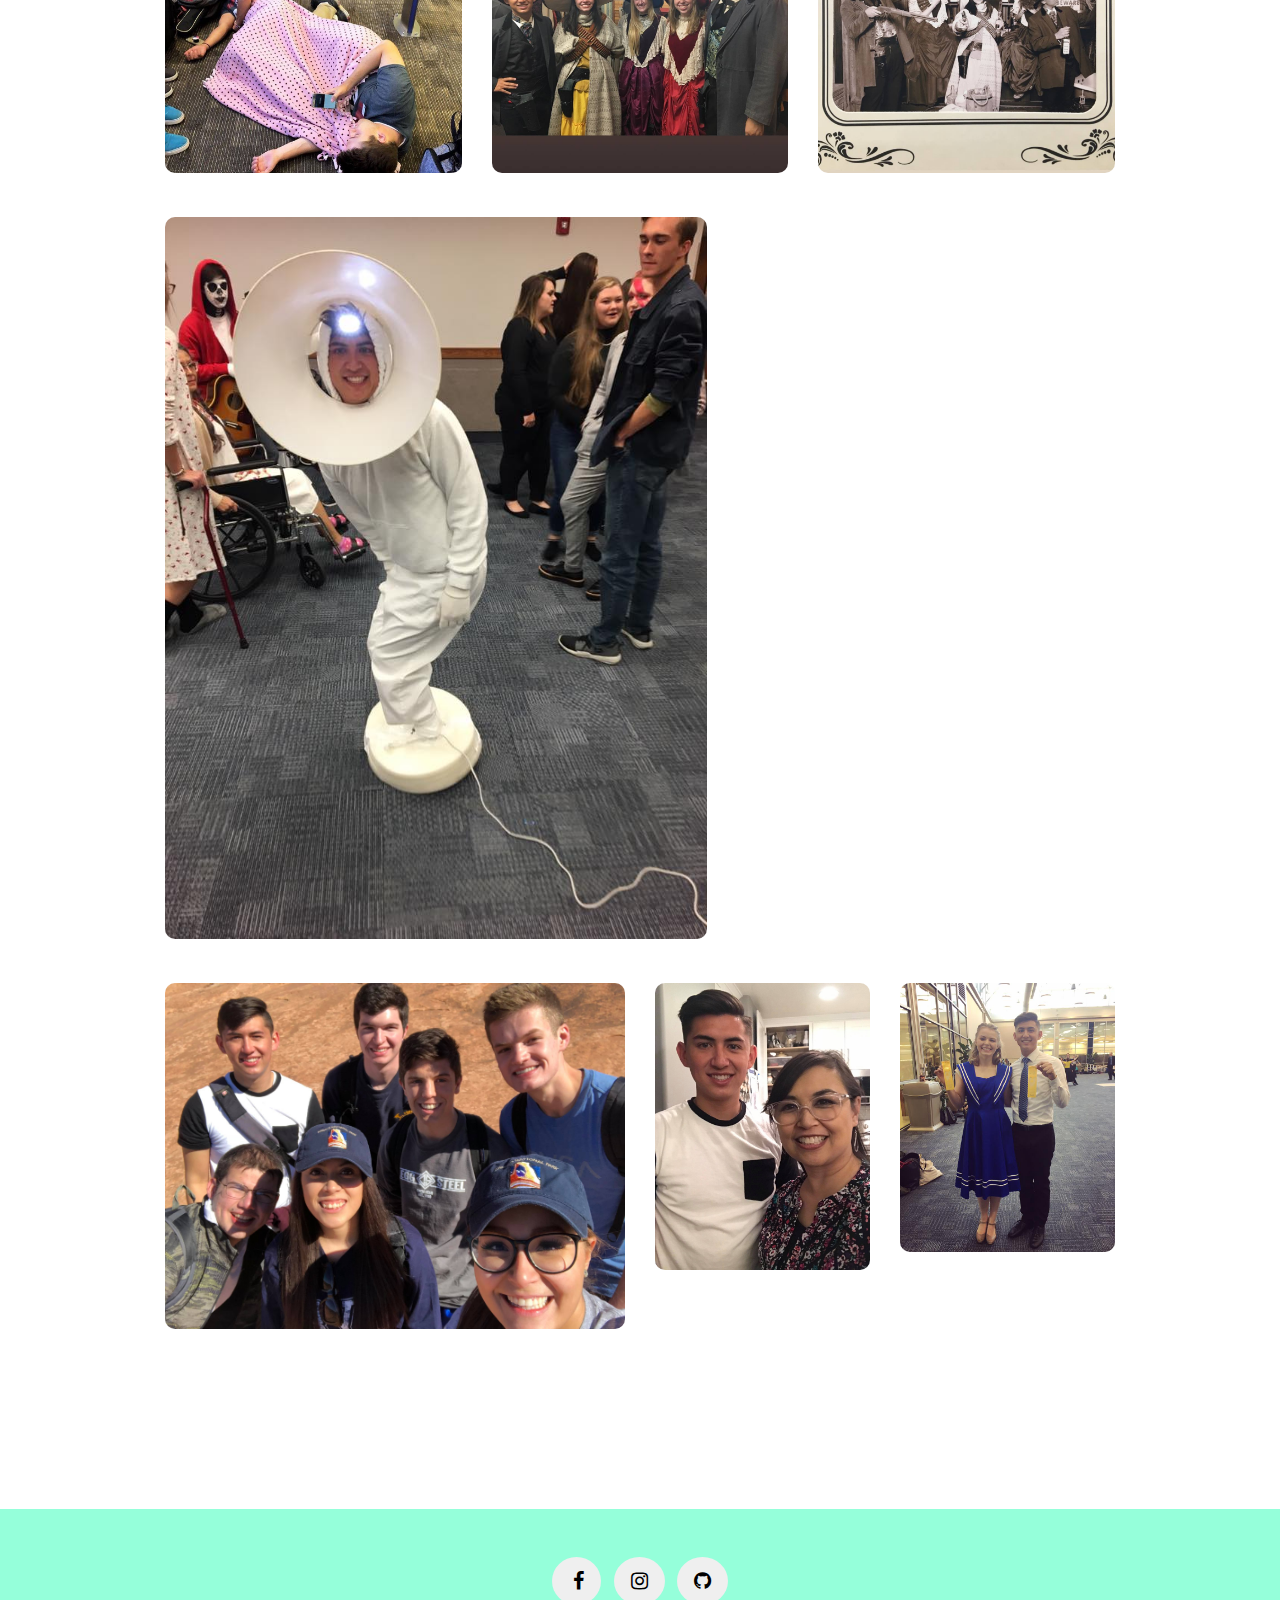
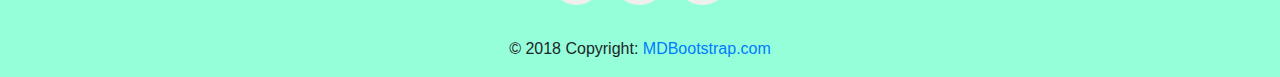
==== commit 6d663ab8: "added links page, home page, and footer" ====
--- a/about/taylor.html
+++ b/about/taylor.html
@@ -4,15 +4,18 @@
 <head>
   <title>Taylor's Sunday School</title>
   <link rel="stylesheet" type="text/css" href="../mystyle.css">
+
+  <link rel="stylesheet" href="https://cdnjs.cloudflare.com/ajax/libs/bootstrap-social/5.1.1/bootstrap-social.css" />
+  <link rel="stylesheet" href="https://cdnjs.cloudflare.com/ajax/libs/font-awesome/4.7.0/css/font-awesome.min.css">
   <link rel="stylesheet" type="text/css" href="//netdna.bootstrapcdn.com/bootstrap/4.2.1/css/bootstrap.min.css">
-
   <link rel="stylesheet" href="https://stackpath.bootstrapcdn.com/bootstrap/4.2.1/css/bootstrap.min.css" integrity="sha384-GJzZqFGwb1QTTN6wy59ffF1BuGJpLSa9DkKMp0DgiMDm4iYMj70gZWKYbI706tWS" crossorigin="anonymous">
+  <link rel="stylesheet" href="https://cdnjs.cloudflare.com/ajax/libs/font-awesome/4.7.0/css/font-awesome.min.css">
+  <link rel="stylesheet" href="https://cdnjs.cloudflare.com/ajax/libs/bootstrap-social/5.1.1/bootstrap-social.css">
   <script src="https://stackpath.bootstrapcdn.com/bootstrap/4.2.1/js/bootstrap.min.js" integrity="sha384-B0UglyR+jN6CkvvICOB2joaf5I4l3gm9GU6Hc1og6Ls7i6U/mkkaduKaBhlAXv9k" crossorigin="anonymous"></script>
-  <!-- Optional theme -->
-
   <script src="//ajax.googleapis.com/ajax/libs/jquery/1.11.0/jquery.min.js"></script>
   <script src="//netdna.bootstrapcdn.com/bootstrap/4.2.1/js/bootstrap.min.js"></script>
-
+  <script src="https://code.jquery.com/jquery-3.3.1.slim.min.js" integrity="sha384-q8i/X+965DzO0rT7abK41JStQIAqVgRVzpbzo5smXKp4YfRvH+8abtTE1Pi6jizo" crossorigin="anonymous"></script>
+  <script src="https://cdnjs.cloudflare.com/ajax/libs/popper.js/1.14.6/umd/popper.min.js" integrity="sha384-wHAiFfRlMFy6i5SRaxvfOCifBUQy1xHdJ/yoi7FRNXMRBu5WHdZYu1hA6ZOblgut" crossorigin="anonymous"></script>
 </head>
 
 <body>
@@ -38,6 +41,8 @@
         Content
       </a>
       <div class="dropdown-menu" aria-labelledby="navbarDropdown">
+        <a class="dropdown-item" href="../content/links.html">Links</a>
+        <div class="dropdown-divider"></div>
         <a class="dropdown-item" href="../content/feb_3_2019.html">February 3, 2019</a>
         <!--<div class="dropdown-divider"></div>-->
       </div>
@@ -54,7 +59,7 @@
   </ul>
   <form class="form-inline my-2 my-lg-0">
     <input class="form-control mr-sm-2" type="search" placeholder="looking for something?" aria-label="Search">
-    <button class="btn btn-outline-dark my-2 my-sm-0" type="submit">Search</button>
+    <button class="btn btn-outline-dark my-2 my-sm-2" type="submit">Search</button>
   </form>
 </div>
 </nav>
@@ -293,6 +298,47 @@
   </div>
 </div>
 
+<div style="padding: 5em;">
+</div>
+
+
+<!-- Footer -->
+<footer class="page-footer font-small special-color-dark pt-5" style="background-color: #95FFDA">
+
+  <!-- Footer Elements -->
+  <div class="container-fluid">
+
+    <!-- Social buttons -->
+    <ul class="list-unstyled list-inline text-center">
+      <li class="list-inline-item">
+        <a href="https://www.facebook.com/profile.php?id=100000072781672">
+          <button type="button" class="btn btn-lg btn-facebook waves-effect waves-light" style="border-radius: 50%;"><i class="pr-1"></i>
+            <i class="fa fa-1x  pr-0 fa-facebook"></i></button>
+          </a>
+        </li>
+        <li class="list-inline-item">
+          <a href="https://github.com/jtaylordall/Sunday_School">
+            <button type="button" class="btn btn-lg btn-instagram waves-effect waves-light" style="border-radius: 50%;"><i class="fa fa-1x fa-instagram"></i></button>
+          </a>
+        </li>
+        <li class="list-inline-item">
+          <a href="https://www.instagram.com/nottaylordall/">
+            <button type="button" class="btn btn-lg btn-github waves-effect waves-light" style="border-radius: 50%;"><i class="fa fa-1x fa-github"></i></button>
+          </a>
+        </li>
+      </ul>
+      <!-- Social buttons -->
+
+    </div>
+    <!-- Footer Elements -->
+
+    <!-- Copyright -->
+    <div class="footer-copyright text-center py-3">© 2018 Copyright:
+      <a href="https://mdbootstrap.com/education/bootstrap/"> MDBootstrap.com</a>
+    </div>
+    <!-- Copyright -->
+
+  </footer>
 
 </body>
 </html>
--- a/mystyle.css
+++ b/mystyle.css
@@ -19,12 +19,8 @@
   padding-right: 80px;
 }
 
-img.port {
+.port {
   border-radius: 10px;
-}
-
-i {
-  font-size: 80px;
 }
 
 h1 {
@@ -60,6 +56,14 @@
   margin: inherit;
 }
 
+.vertical-center {
+  margin: 0;
+  position: absolute;
+  top: 50%;
+  -ms-transform: translateY(-50%);
+  transform: translateY(-50%);
+}
+
 hr {
   padding-bottom: 2em;
 }
@@ -71,6 +75,11 @@
 .title {
   padding: 1em;
 }
+.home_page {
+  text-align: right;
+  font-size: 2em;
+}
+
 
 // Extra small devices (portrait phones, less than 576px)
 @media (max-width: 575.98px) { ... }
